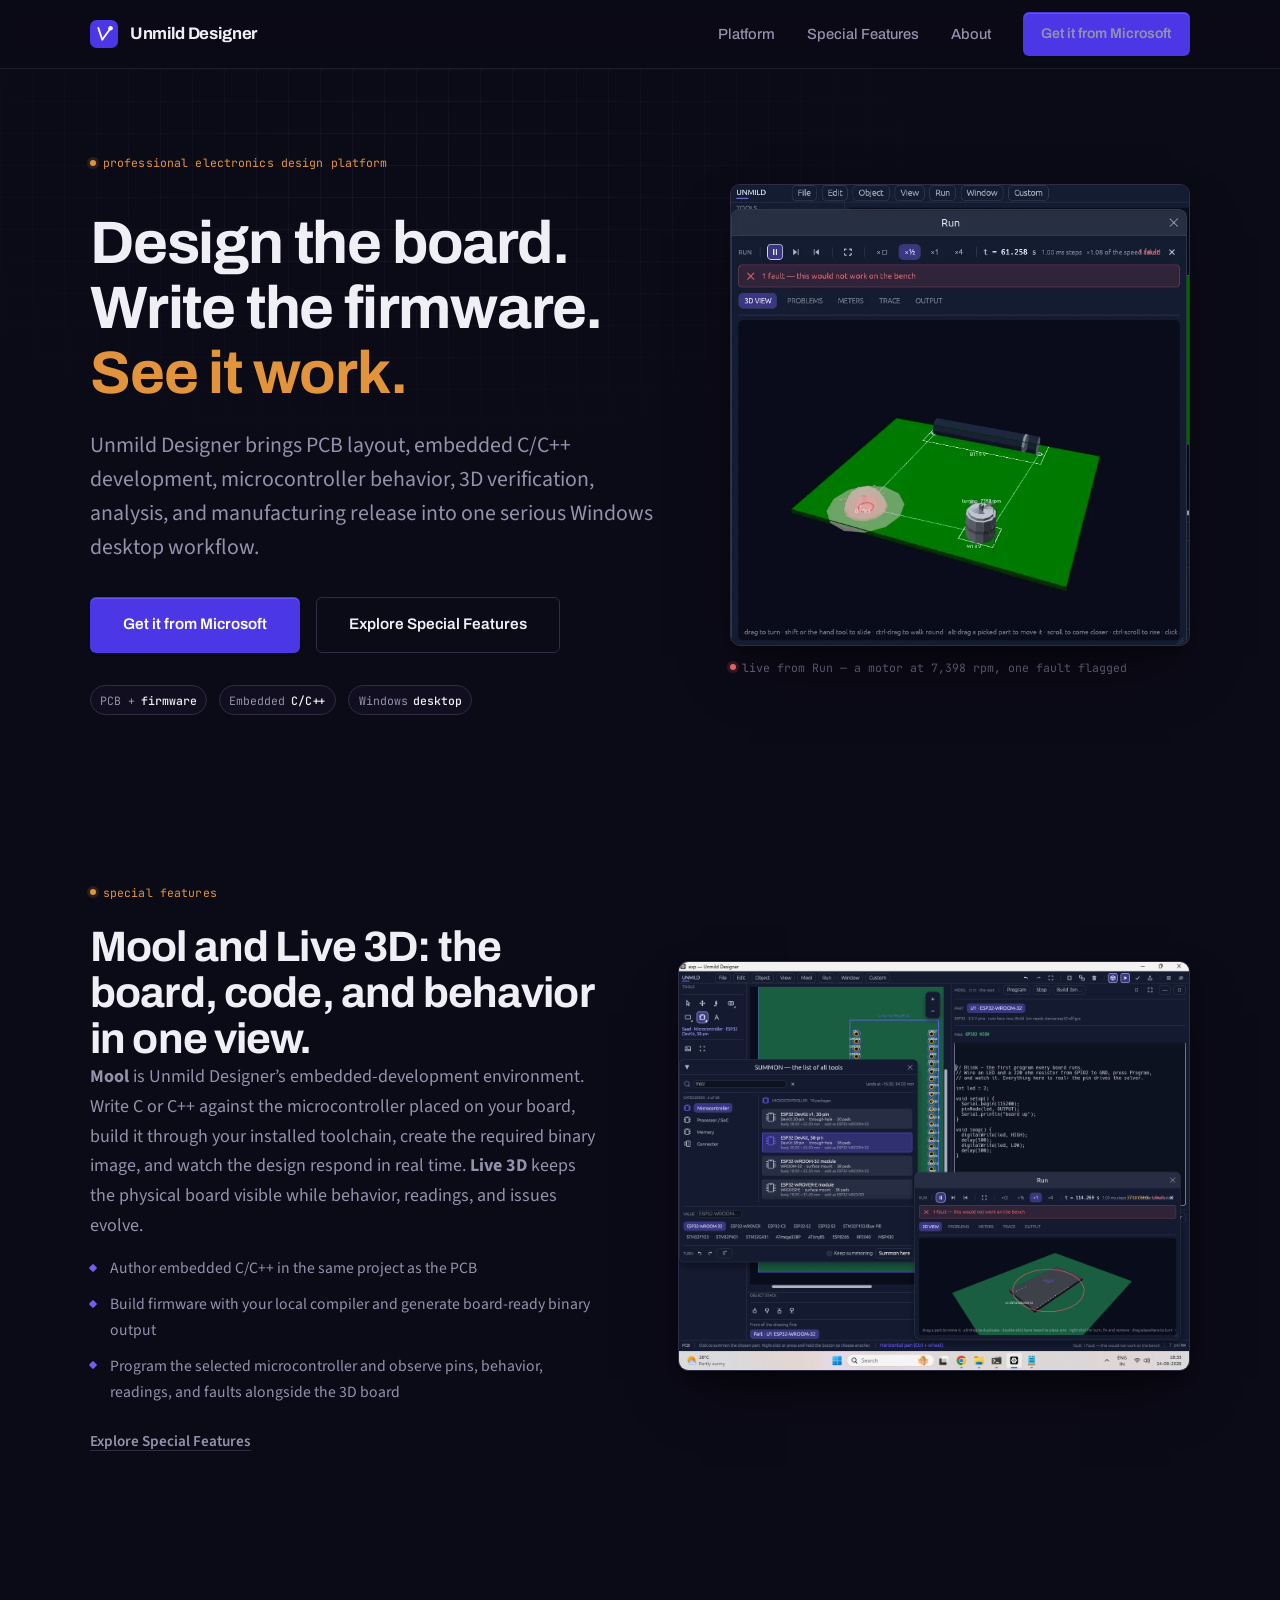
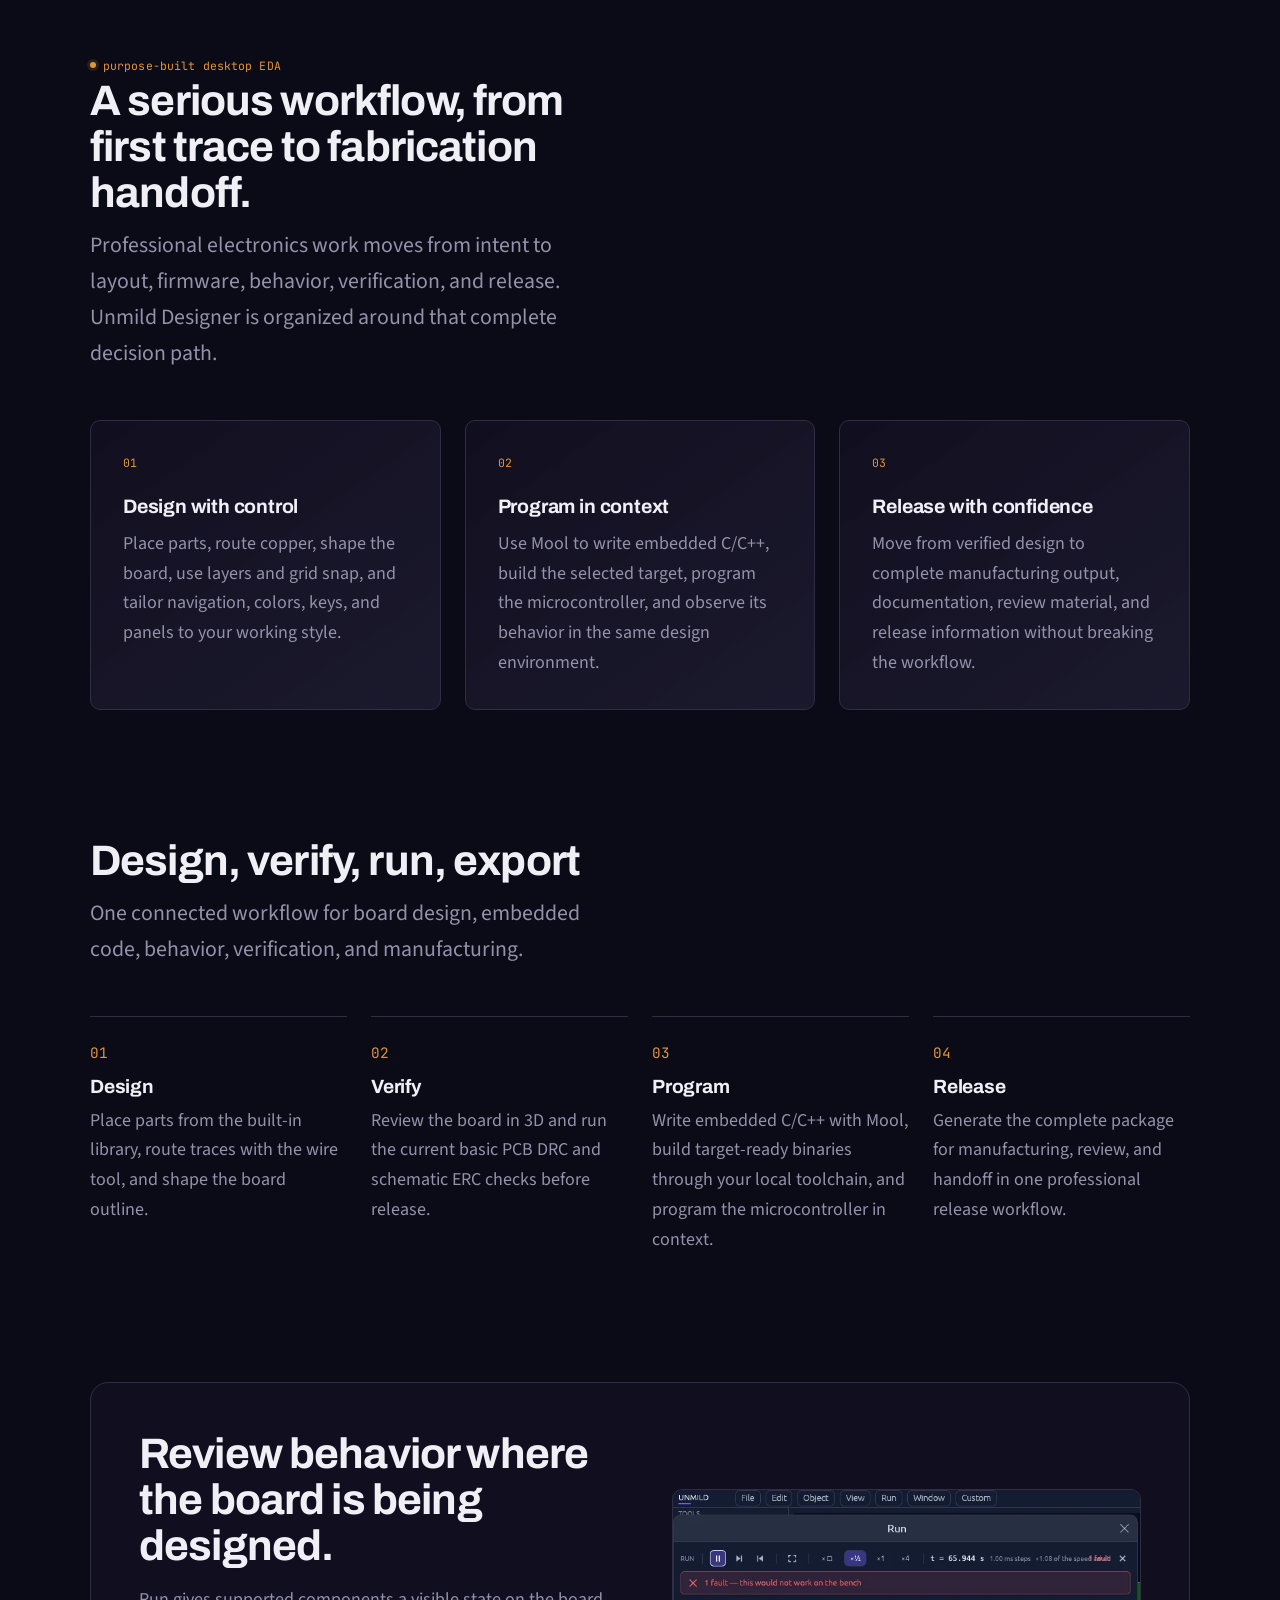
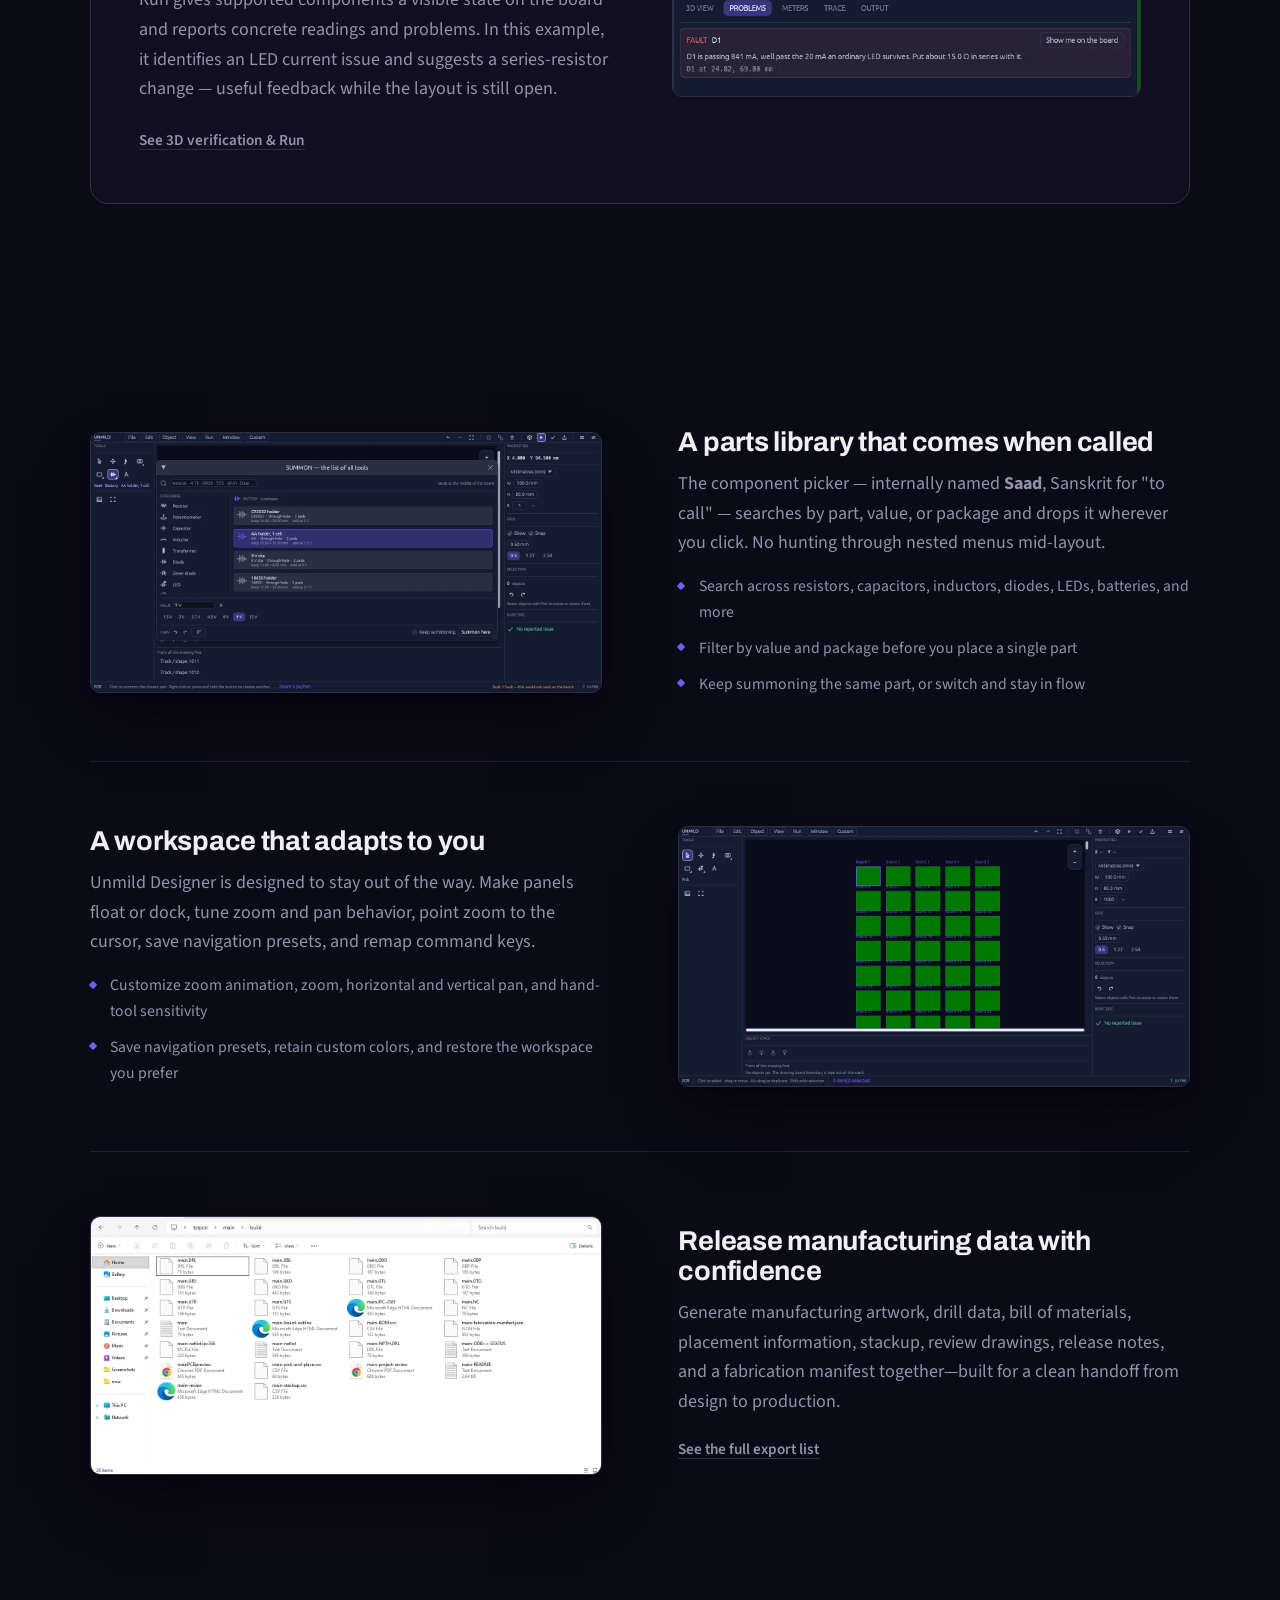
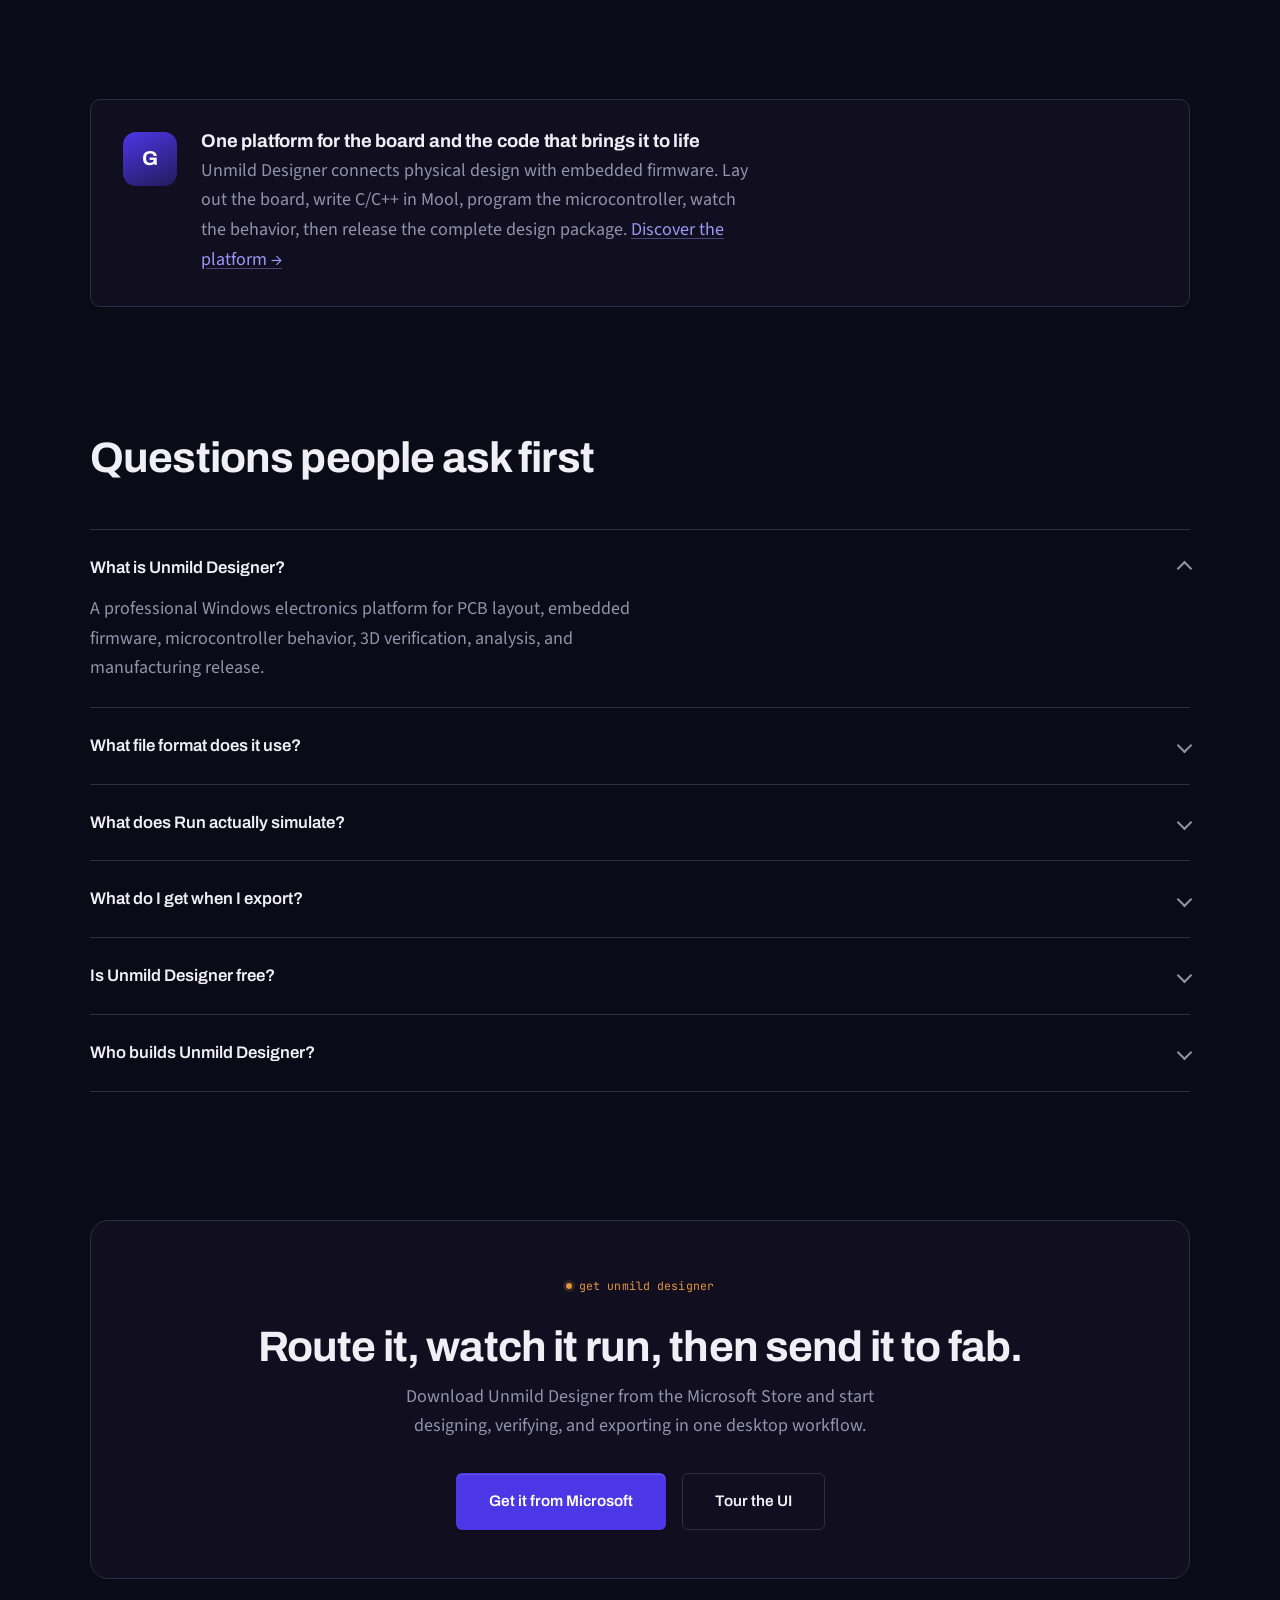
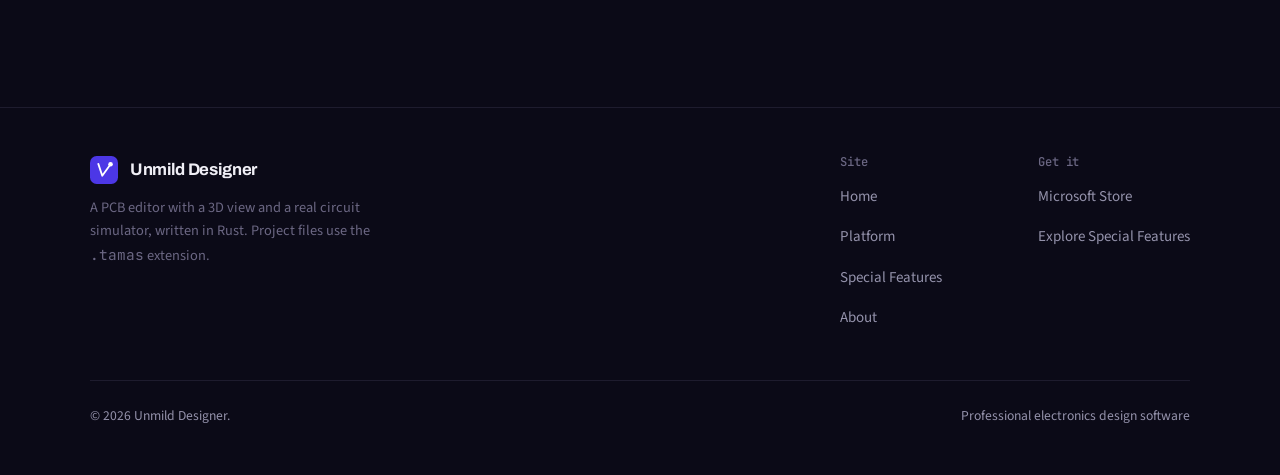
==== index.html @ 9d6a3ac0 "Add files via upload" ====
<!doctype html>
<html lang="en">
<head>
<meta charset="UTF-8">
<meta name="viewport" content="width=device-width, initial-scale=1">
<title>Unmild Designer — PCB, Firmware &amp; Hardware Verification</title>
<meta name="description" content="A professional desktop electronics platform for PCB design, embedded firmware, microcontroller behavior, 3D verification, analysis, and manufacturing output.">
<meta name="theme-color" content="#0b0a17">
<!-- Relative URLs keep this site portable for GitHub Pages, including project sites. -->

<link rel="icon" href="images/favicon.svg" type="image/svg+xml">
<link rel="icon" href="images/favicon-32.png" sizes="32x32" type="image/png">
<link rel="apple-touch-icon" href="images/apple-touch-icon.png">
<link rel="manifest" href="site.webmanifest">

<meta property="og:type" content="website">
<meta property="og:site_name" content="Unmild Designer">
<meta property="og:title" content="Unmild Designer — PCB, Firmware &amp; Hardware Verification">
<meta property="og:description" content="PCB design, embedded C/C++ firmware, microcontroller behavior, 3D verification, analysis, and manufacturing in one professional workspace.">
<meta property="og:image" content="images/og-image.png">
<meta property="og:image:width" content="1200">
<meta property="og:image:height" content="630">
<meta name="twitter:card" content="summary_large_image">
<meta name="twitter:title" content="Unmild Designer — PCB, Firmware &amp; Hardware Verification">
<meta name="twitter:description" content="PCB design, embedded C/C++ firmware, microcontroller behavior, verification, analysis, and manufacturing in one professional workspace.">
<meta name="twitter:image" content="images/og-image.png">

<link rel="stylesheet" href="css/style.css">
<noscript><style>.nav-links{position:static;opacity:1;visibility:visible;transform:none;border-top:0;padding:0;flex-direction:row;background:none;min-height:0;}.nav-toggle{display:none;}</style></noscript>

<script type="application/ld+json">
{
  "@context": "https://schema.org",
  "@type": "SoftwareApplication",
  "name": "Unmild Designer",
  "applicationCategory": "DeveloperApplication",
  "applicationSubCategory": "PCB design and circuit simulation software (EDA)",
  "description": "A professional desktop electronics platform for PCB layout, embedded firmware authoring, microcontroller behavior, 3D verification, analysis, and manufacturing output.",
  "author": { "@type": "Organization", "name": "Unmild Designer" },
  "programmingLanguage": "Rust",
  "image": "images/og-image.png",
  "installUrl": "https://apps.microsoft.com/detail/9N8356C8128M?hl=en-us&gl=IN&ocid=pdpshare"
}
</script>
<script type="application/ld+json">
{
  "@context": "https://schema.org",
  "@type": "FAQPage",
  "mainEntity": [
    {
      "@type": "Question",
      "name": "What is Unmild Designer?",
      "acceptedAnswer": { "@type": "Answer", "text": "A professional desktop electronics platform that unifies PCB design, embedded firmware development, microcontroller behavior, 3D verification, analysis, and manufacturing output." }
    },
    {
      "@type": "Question",
      "name": "What file format does it use?",
      "acceptedAnswer": { "@type": "Answer", "text": "Projects are saved as .tamas files inside a project folder. Exporting adds a build folder alongside it holding the fabrication output." }
    },
    {
      "@type": "Question",
      "name": "What does Run actually simulate?",
      "acceptedAnswer": { "@type": "Answer", "text": "Run is Unmild Designer's board-behavior environment. It shows component state, readings, and issues in the context of the board." }
    },
    {
      "@type": "Question",
      "name": "What do I get when I export?",
      "acceptedAnswer": { "@type": "Answer", "text": "One export produces a complete release package with manufacturing artwork, drill data, documentation, review material, and release information." }
    },
    {
      "@type": "Question",
      "name": "Is Unmild Designer free?",
      "acceptedAnswer": { "@type": "Answer", "text": "No, it's commercial software. Get in touch for current pricing and access." }
    },
    {
      "@type": "Question",
      "name": "Who builds Unmild Designer?",
      "acceptedAnswer": { "@type": "Answer", "text": "Unmild Designer is a professional Windows desktop electronics design platform." }
    }
  ]
}
</script>
</head>
<body>
<a class="skip-link" href="#main">Skip to content</a>

<header class="site-nav">
  <div class="container nav-inner">
    <a class="brand" href="index.html">
      <svg viewBox="0 0 32 32" aria-hidden="true"><rect width="32" height="32" rx="7.6" fill="#4c37e6"/><path d="M9.5 9 L14 22.5 L23.5 9.5" fill="none" stroke="#fff" stroke-width="2.1" stroke-linecap="round" stroke-linejoin="round"/><circle cx="23.5" cy="9.5" r="2.6" fill="#fff"/></svg>
      <span class="brand-word">Unmild Designer</span>
    </a>
    <button class="nav-toggle" aria-expanded="false" aria-controls="nav-links" id="navToggle">
      <svg viewBox="0 0 24 24" fill="none" stroke="currentColor" stroke-width="2" stroke-linecap="round"><path d="M3 6h18M3 12h18M3 18h18"/></svg>
      <span class="visually-hidden">Menu</span>
    </button>
    <nav class="nav-links" id="nav-links" aria-label="Primary">
      <a href="features.html">Platform</a>
      <a href="features.html#special-features">Special Features</a>
      <a href="about.html">About</a>
      <a class="btn btn-primary store-link" href="https://apps.microsoft.com/detail/9N8356C8128M?hl=en-us&amp;gl=IN&amp;ocid=pdpshare" target="_blank" rel="noopener noreferrer">Get it from Microsoft</a>
    </nav>
  </div>
</header>

<main id="main">

  <section class="hero">
    <div class="container hero-grid">
      <div>
        <span class="eyebrow">professional electronics design platform</span>
        <h1 style="margin-top:0.6em;">Design the board. Write the firmware. <em>See it work.</em></h1>
        <p class="hero-sub">Unmild Designer brings PCB layout, embedded C/C++ development, microcontroller behavior, 3D verification, analysis, and manufacturing release into one serious Windows desktop workflow.</p>
        <div class="btn-row">
          <a class="btn btn-primary store-link" href="https://apps.microsoft.com/detail/9N8356C8128M?hl=en-us&amp;gl=IN&amp;ocid=pdpshare" target="_blank" rel="noopener noreferrer">Get it from Microsoft</a>
          <a class="btn btn-secondary" href="features.html#special-features">Explore Special Features</a>
        </div>
        <div class="hero-specs">
          <span class="pill">PCB + <b>firmware</b></span>
          <span class="pill">Embedded <b>C/C++</b></span>
          <span class="pill">Windows <b>desktop</b></span>
        </div>
      </div>
      <div class="hero-media">
        <div class="shot">
          <img src="images/screens/hero_run_3d.webp" width="686" height="688" alt="Unmild Designer's Run view showing a 3D board mid-simulation, a motor spinning at 7,398 RPM, and a flagged fault reading '1 fault — this would not work on the bench'." loading="eager">
        </div>
        <p class="hero-note"><span class="dot" aria-hidden="true"></span> live from Run — a motor at 7,398 rpm, one fault flagged</p>
      </div>
    </div>
  </section>

  <section class="section-tight mool-intro" id="special-features" aria-labelledby="special-title">
    <div class="container">
      <div class="feature-row" style="padding-top:0;">
        <div class="f-text">
          <span class="eyebrow">special features</span>
          <h2 id="special-title" style="margin-top:0.45em;">Mool and Live 3D: the board, code, and behavior in one view.</h2>
          <p><strong>Mool</strong> is Unmild Designer’s embedded-development environment. Write C or C++ against the microcontroller placed on your board, build it through your installed toolchain, create the required binary image, and watch the design respond in real time. <strong>Live 3D</strong> keeps the physical board visible while behavior, readings, and issues evolve.</p>
          <ul>
            <li>Author embedded C/C++ in the same project as the PCB</li>
            <li>Build firmware with your local compiler and generate board-ready binary output</li>
            <li>Program the selected microcontroller and observe pins, behavior, readings, and faults alongside the 3D board</li>
          </ul>
          <a class="btn-ghost" href="features.html#special-features" style="display:inline-block; margin-top:var(--sp-5);">Explore Special Features</a>
        </div>
        <div class="f-media"><div class="shot"><img src="images/screens/mool.png" width="1280" height="1024" alt="Unmild Designer with the Mool embedded firmware editor open for an ESP32, a C++ blink program visible, and the Run 3D behavior window alongside the PCB." loading="lazy"></div></div>
      </div>
    </div>
  </section>

  <section class="section-tight" aria-labelledby="confidence-title">
    <div class="container">
      <div class="section-head">
        <span class="eyebrow">purpose-built desktop EDA</span>
        <h2 id="confidence-title">A serious workflow, from first trace to fabrication handoff.</h2>
        <p>Professional electronics work moves from intent to layout, firmware, behavior, verification, and release. Unmild Designer is organized around that complete decision path.</p>
      </div>
      <div class="confidence-grid">
        <article class="confidence-card"><span class="confidence-number">01</span><h3>Design with control</h3><p>Place parts, route copper, shape the board, use layers and grid snap, and tailor navigation, colors, keys, and panels to your working style.</p></article>
        <article class="confidence-card"><span class="confidence-number">02</span><h3>Program in context</h3><p>Use Mool to write embedded C/C++, build the selected target, program the microcontroller, and observe its behavior in the same design environment.</p></article>
        <article class="confidence-card"><span class="confidence-number">03</span><h3>Release with confidence</h3><p>Move from verified design to complete manufacturing output, documentation, review material, and release information without breaking the workflow.</p></article>
      </div>
    </div>
  </section>

  <section class="section-tight">
    <div class="container">
      <div class="section-head">
        <h2>Design, verify, run, export</h2>
        <p>One connected workflow for board design, embedded code, behavior, verification, and manufacturing.</p>
      </div>
      <div class="steps">
        <div class="step">
          <h3>Design</h3>
          <p>Place parts from the built-in library, route traces with the wire tool, and shape the board outline.</p>
        </div>
        <div class="step">
          <h3>Verify</h3>
          <p>Review the board in 3D and run the current basic PCB DRC and schematic ERC checks before release.</p>
        </div>
        <div class="step">
          <h3>Program</h3>
          <p>Write embedded C/C++ with Mool, build target-ready binaries through your local toolchain, and program the microcontroller in context.</p>
        </div>
        <div class="step">
          <h3>Release</h3>
          <p>Generate the complete package for manufacturing, review, and handoff in one professional release workflow.</p>
        </div>
      </div>
    </div>
  </section>

  <section class="section-tight">
    <div class="container">
      <div class="callout">
        <div>
          <h2>Review behavior where the board is being designed.</h2>
          <p style="color:var(--muted); margin-top:var(--sp-4);">Run gives supported components a visible state on the board and reports concrete readings and problems. In this example, it identifies an LED current issue and suggests a series-resistor change — useful feedback while the layout is still open.</p>
          <a class="btn-ghost" href="features.html#run-verification" style="display:inline-block; margin-top:var(--sp-5);">See 3D verification &amp; Run</a>
        </div>
        <div class="shot">
          <img src="images/screens/fault_detail.webp" width="686" height="302" alt="Unmild Designer's Problems panel reading: Fault D1. D1 is passing 841 mA, well past the 20 mA an ordinary LED survives. Put about 15.0 ohms in series with it." loading="lazy">
        </div>
      </div>
    </div>
  </section>

  <section class="section">
    <div class="container">

      <div class="feature-row">
        <div class="f-media">
          <div class="shot">
            <img src="images/screens/summon_parts.webp" width="1366" height="692" alt="The Summon parts picker in Unmild Designer, searching a battery holder library with CR2032, AA, 9V clip, and 18650 packages." loading="lazy">
          </div>
        </div>
        <div class="f-text">
          <h3>A parts library that comes when called</h3>
          <p>The component picker — internally named <strong>Saad</strong>, Sanskrit for "to call" — searches by part, value, or package and drops it wherever you click. No hunting through nested menus mid-layout.</p>
          <ul>
            <li>Search across resistors, capacitors, inductors, diodes, LEDs, batteries, and more</li>
            <li>Filter by value and package before you place a single part</li>
            <li>Keep summoning the same part, or switch and stay in flow</li>
          </ul>
        </div>
      </div>

      <div class="feature-row reverse">
        <div class="f-media">
          <div class="shot">
            <img src="images/screens/many_boards.webp" width="1366" height="692" alt="A grid of PCB boards laid out in Unmild Designer, showing Board 1 through Board 35 of a project supporting up to 1,000 boards." loading="lazy">
          </div>
        </div>
        <div class="f-text">
          <h3>A workspace that adapts to you</h3>
          <p>Unmild Designer is designed to stay out of the way. Make panels float or dock, tune zoom and pan behavior, point zoom to the cursor, save navigation presets, and remap command keys.</p>
          <ul>
            <li>Customize zoom animation, zoom, horizontal and vertical pan, and hand-tool sensitivity</li>
            <li>Save navigation presets, retain custom colors, and restore the workspace you prefer</li>
          </ul>
        </div>
      </div>

      <div class="feature-row">
        <div class="f-media">
          <div class="shot">
            <img src="images/screens/export_output.webp" width="1366" height="690" alt="A file explorer showing Unmild Designer's export output: Gerber files, drill files, BOM, pick-and-place, stackup, fabrication manifest, and README." loading="lazy">
          </div>
        </div>
        <div class="f-text">
          <h3>Release manufacturing data with confidence</h3>
          <p>Generate manufacturing artwork, drill data, bill of materials, placement information, stackup, review drawings, release notes, and a fabrication manifest together—built for a clean handoff from design to production.</p>
          <a class="btn-ghost" href="features.html#exporting" style="display:inline-block; margin-top:var(--sp-2);">See the full export list</a>
        </div>
      </div>

    </div>
  </section>

  <section class="section-tight">
    <div class="container">
      <div class="dev-card" style="margin-top:0;">
        <div class="dev-avatar" aria-hidden="true">G</div>
        <div>
          <h3>One platform for the board and the code that brings it to life</h3>
          <p>Unmild Designer connects physical design with embedded firmware. Lay out the board, write C/C++ in Mool, program the microcontroller, watch the behavior, then release the complete design package. <a class="link-inline" href="about.html">Discover the platform →</a></p>
        </div>
      </div>
    </div>
  </section>

  <section class="section-tight">
    <div class="container">
      <div class="section-head">
        <h2>Questions people ask first</h2>
      </div>
      <div>
        <details class="faq-item" open>
          <summary>What is Unmild Designer? <span class="chev" aria-hidden="true"></span></summary>
          <p>A professional Windows electronics platform for PCB layout, embedded firmware, microcontroller behavior, 3D verification, analysis, and manufacturing release.</p>
        </details>
        <details class="faq-item">
          <summary>What file format does it use? <span class="chev" aria-hidden="true"></span></summary>
          <p>Projects are saved as <code>.tamas</code> files inside a project folder. Exporting adds a <code>build</code> folder alongside it holding the fabrication output.</p>
        </details>
        <details class="faq-item">
          <summary>What does Run actually simulate? <span class="chev" aria-hidden="true"></span></summary>
          <p>Run is the live board-behavior environment. It shows component state, readings, and issues in the context of the PCB, while Mool lets embedded C/C++ code program the microcontroller that drives the design.</p>
        </details>
        <details class="faq-item">
          <summary>What do I get when I export? <span class="chev" aria-hidden="true"></span></summary>
          <p>One export creates a complete release package: manufacturing artwork, drill data, bill of materials, placement information, stackup, review documentation, and fabrication information.</p>
        </details>
        <details class="faq-item">
          <summary>Is Unmild Designer free? <span class="chev" aria-hidden="true"></span></summary>
          <p>It is available through the Microsoft Store. <a class="link-inline" href="https://apps.microsoft.com/detail/9N8356C8128M?hl=en-us&amp;gl=IN&amp;ocid=pdpshare" target="_blank" rel="noopener noreferrer">View Unmild Designer on Microsoft Store</a>.</p>
        </details>
        <details class="faq-item">
          <summary>Who builds Unmild Designer? <span class="chev" aria-hidden="true"></span></summary>
          <p>Unmild Designer is a professional electronics design platform for PCB, firmware, verification, and manufacturing. <a class="link-inline" href="about.html">More about the platform.</a></p>
        </details>
      </div>
    </div>
  </section>

  <section class="section-tight" id="get">
    <div class="container">
      <div class="get-band">
        <span class="eyebrow">get unmild designer</span>
        <h2 style="margin-top:0.6em;">Route it, watch it run, then send it to fab.</h2>
        <p>Download Unmild Designer from the Microsoft Store and start designing, verifying, and exporting in one desktop workflow.</p>
        <div class="btn-row">
          <a class="btn btn-primary store-link" href="https://apps.microsoft.com/detail/9N8356C8128M?hl=en-us&amp;gl=IN&amp;ocid=pdpshare" target="_blank" rel="noopener noreferrer">Get it from Microsoft</a>
          <a class="btn btn-secondary" href="features.html">Tour the UI</a>
        </div>
      </div>
    </div>
  </section>

</main>

<footer class="site-footer">
  <div class="container">
    <div class="footer-grid">
      <div class="footer-brand">
        <a class="brand" href="index.html">
          <svg viewBox="0 0 32 32" aria-hidden="true"><rect width="32" height="32" rx="7.6" fill="#4c37e6"/><path d="M9.5 9 L14 22.5 L23.5 9.5" fill="none" stroke="#fff" stroke-width="2.1" stroke-linecap="round" stroke-linejoin="round"/><circle cx="23.5" cy="9.5" r="2.6" fill="#fff"/></svg>
          <span class="brand-word">Unmild Designer</span>
        </a>
        <p>A PCB editor with a 3D view and a real circuit simulator, written in Rust. Project files use the <code>.tamas</code> extension.</p>
      </div>
      <div class="footer-cols">
        <div class="footer-col">
          <h4>Site</h4>
          <ul>
            <li><a href="index.html">Home</a></li>
            <li><a href="features.html">Platform</a></li>
            <li><a href="features.html#special-features">Special Features</a></li>
            <li><a href="about.html">About</a></li>
          </ul>
        </div>
        <div class="footer-col">
          <h4>Get it</h4>
          <ul>
            <li><a href="https://apps.microsoft.com/detail/9N8356C8128M?hl=en-us&amp;gl=IN&amp;ocid=pdpshare" target="_blank" rel="noopener noreferrer">Microsoft Store</a></li>
            <li><a href="features.html#special-features">Explore Special Features</a></li>
          </ul>
        </div>
      </div>
    </div>
    <div class="footer-bottom">
      <span>© <span id="year">2026</span> Unmild Designer.</span>
      <span>Professional electronics design software</span>
    </div>
  </div>
</footer>

<script src="js/main.js"></script>
</body>
</html>
---- css/style.css ----
/* ==========================================================================
   Unmild Designer — marketing site
   Design system, documented.

   COLOR — anchored on H=247 degrees (the app's own violet UI accent). The
   app's three real UI colors -- violet 247, PCB green 144, copper 32 --
   sit 103-112 degrees apart, a loose triadic relationship. Every neutral
   in this file is the same 247 hue at low saturation (a tinted-black, not
   true gray), so panels, borders and text all sit in one coherent
   temperature. Accent ramps are single hue/saturation pairs stepped only
   by lightness.

   TYPE — modular scale, base 18px, ratio 1.25 (major third). Each heading
   size is a fluid clamp() interpolated between the scale step at a 400px
   viewport and the step two above it at 1440px, using the standard fluid-
   type formula (slope = delta-px / delta-vw). Nothing here is eyeballed.

   SPACE — 8pt grid (4px half-step at the bottom only): 4 8 12 16 24 32 48
   64 96 128.
   ========================================================================== */

@import url('https://fonts.googleapis.com/css2?family=Archivo:ital,wght@0,500;0,600;0,700;0,800;1,500&family=Source+Sans+3:ital,wght@0,400;0,500;0,600;1,400&family=JetBrains+Mono:wght@400;500;600&display=swap');

:root {
  /* ---- neutrals, all H=247, S falling as L rises out of the dark ---- */
  --bg: #0b0a17;
  --bg-raised: #110f1f;
  --surface: #191629;
  --surface-2: #232037;
  --line: #2f2d43;
  --line-soft: rgba(47, 45, 67, 0.55);

  --ink: #f0eff6;
  --muted: #9492ab;
  --muted-2: #6b6783;

  /* ---- accent ramps: one hue + saturation, stepped by lightness ---- */
  --accent-300: #a196f8;
  --accent: #705ff2;
  --accent-600: #4c37e6;
  --accent-700: #3622ce;
  --accent-tint: rgba(112, 95, 242, 0.13);

  --copper: #e2943c;
  --copper-tint: rgba(226, 148, 60, 0.14);
  --copper-700: #b47022;

  --pcb: #1c9c4f;

  /* ---- type ---- */
  --font-display: 'Archivo', 'Segoe UI', system-ui, sans-serif;
  --font-body: 'Source Sans 3', 'Segoe UI', system-ui, sans-serif;
  --font-mono: 'JetBrains Mono', ui-monospace, 'SFMono-Regular', Menlo, monospace;

  --fs-00: 0.72rem;
  --fs-0: 0.9rem;
  --fs-1: 1.125rem;
  --fs-2: clamp(1.125rem, 1.0168rem + 0.4327vw, 1.4062rem);
  --fs-3: clamp(1.4062rem, 1.271rem + 0.5409vw, 1.7578rem);
  --fs-4: clamp(2.1973rem, 1.986rem + 0.8451vw, 2.7466rem);
  --fs-5: clamp(2.7466rem, 2.1524rem + 2.3768vw, 4.2915rem);
  --fs-6: clamp(2.7466rem, 2.2933rem + 1.8131vw, 3.9251rem);

  --sp-1: 0.25rem;
  --sp-2: 0.5rem;
  --sp-3: 0.75rem;
  --sp-4: 1rem;
  --sp-5: 1.5rem;
  --sp-6: 2rem;
  --sp-7: 3rem;
  --sp-8: 4rem;
  --sp-9: 6rem;
  --sp-10: 8rem;

  --radius: 10px;
  --radius-sm: 6px;
  --radius-lg: 18px;
  --container: 1180px;
  --ease: cubic-bezier(0.2, 0.7, 0.3, 1);

  color-scheme: dark;
}

/* ==========================================================================
   Reset
   ========================================================================== */
*, *::before, *::after { box-sizing: border-box; }
* { margin: 0; }
html { -webkit-text-size-adjust: 100%; scroll-behavior: smooth; }
body {
  background: var(--bg);
  color: var(--ink);
  font-family: var(--font-body);
  font-size: var(--fs-1);
  line-height: 1.65;
  -webkit-font-smoothing: antialiased;
  text-rendering: optimizeLegibility;
}
img, svg { display: block; max-width: 100%; }
img { height: auto; }
a { color: inherit; }
button { font: inherit; color: inherit; background: none; border: none; cursor: pointer; }
ul, ol { padding: 0; list-style: none; }
h1, h2, h3, h4 {
  font-family: var(--font-display);
  font-weight: 700;
  line-height: 1.08;
  letter-spacing: -0.02em;
}
h3, h4 { letter-spacing: -0.01em; }
code, .mono { font-family: var(--font-mono); }

@media (prefers-reduced-motion: reduce) {
  html { scroll-behavior: auto; }
  *, *::before, *::after {
    animation-duration: 0.01ms !important;
    animation-iteration-count: 1 !important;
    transition-duration: 0.01ms !important;
  }
}

.skip-link {
  position: absolute; left: -999px; top: 0;
  background: var(--accent-600); color: #fff;
  padding: 0.75em 1.25em; border-radius: 0 0 8px 0; z-index: 200;
  font-family: var(--font-display); font-weight: 600;
}
.skip-link:focus { left: 0; }

:focus-visible { outline: 2px solid var(--copper); outline-offset: 3px; border-radius: 3px; }

/* ==========================================================================
   Layout
   ========================================================================== */
.container { width: 100%; max-width: var(--container); margin-inline: auto; padding-inline: clamp(1.25rem, 4vw, 2.5rem); }
.section { padding-block: var(--sp-9); }
.section-tight { padding-block: var(--sp-8); }
.section-head { max-width: 58ch; margin-bottom: var(--sp-7); }
.section-head p { color: var(--muted); font-size: var(--fs-2); margin-top: var(--sp-3); }
.center { text-align: center; margin-inline: auto; }
.divider { border: none; height: 1px; background: var(--line); }

/* ==========================================================================
   Typography
   ========================================================================== */
h1 { font-size: var(--fs-5); }
h2 { font-size: var(--fs-4); }
h3 { font-size: var(--fs-3); }
p { max-width: 62ch; }
p.lede { font-size: var(--fs-2); color: var(--muted); line-height: 1.55; }
.text-muted { color: var(--muted); }
.eyebrow {
  font-family: var(--font-mono); font-size: var(--fs-00); color: var(--copper);
  display: inline-flex; align-items: center; gap: 0.6em; letter-spacing: 0.01em;
}
.eyebrow::before { content: ''; width: 6px; height: 6px; border-radius: 50%; background: var(--copper); box-shadow: 0 0 0 3px var(--copper-tint); }

.link-inline { color: var(--accent-300); text-decoration-color: rgba(161, 150, 248, 0.4); text-underline-offset: 3px; }
.link-inline:hover { text-decoration-color: currentColor; }

/* ==========================================================================
   Buttons
   ========================================================================== */
.btn {
  display: inline-flex; align-items: center; justify-content: center; gap: 0.6em;
  padding: 0.95em var(--sp-6);
  border-radius: var(--radius-sm);
  font-family: var(--font-display); font-weight: 600; font-size: 0.96rem;
  border: 1px solid transparent; text-decoration: none;
  transition: background-color 0.15s var(--ease), border-color 0.15s var(--ease), color 0.15s var(--ease), transform 0.1s var(--ease);
  white-space: nowrap; position: relative;
}
.btn:active { transform: translateY(1px); }
.btn-primary {
  background: var(--accent-600); color: #fff;
  box-shadow: inset 0 1px 0 rgba(255,255,255,0.14), 0 1px 2px rgba(0,0,0,0.3);
}
.btn-primary:hover { background: var(--accent-700); }
.btn-secondary { background: transparent; color: var(--ink); border-color: var(--line); }
.btn-secondary:hover { border-color: var(--copper); color: var(--copper); }
.btn-row { display: flex; flex-wrap: wrap; gap: var(--sp-4); align-items: center; }
.btn-ghost {
  background: none; color: var(--muted); font-family: var(--font-body); font-weight: 600; font-size: 0.95rem;
  text-decoration: underline; text-decoration-color: var(--line); text-underline-offset: 4px;
}
.btn-ghost:hover { color: var(--ink); text-decoration-color: var(--copper); }

/* ==========================================================================
   Nav
   ========================================================================== */
.site-nav { position: sticky; top: 0; z-index: 100; border-bottom: 1px solid var(--line-soft); }
.site-nav::before {
  content: ''; position: absolute; inset: 0; z-index: -1;
  background: rgba(11, 10, 23, 0.82);
  backdrop-filter: blur(12px); -webkit-backdrop-filter: blur(12px);
}
.nav-inner { display: flex; align-items: center; justify-content: space-between; height: 4.25rem; }
.brand { display: inline-flex; align-items: center; gap: 0.65em; text-decoration: none; }
.brand svg { width: 28px; height: 28px; flex-shrink: 0; }
.brand-word { font-family: var(--font-display); font-weight: 700; font-size: 1.05rem; color: var(--ink); letter-spacing: -0.01em; }
.brand-version { font-family: var(--font-mono); font-size: 0.68rem; color: var(--muted-2); border: 1px solid var(--line); border-radius: 999px; padding: 0.15em 0.55em; margin-left: 0.3em; }

.nav-links { display: flex; align-items: center; gap: var(--sp-6); font-family: var(--font-display); font-size: 0.92rem; font-weight: 500; }
.nav-links a { text-decoration: none; color: var(--muted); transition: color 0.15s var(--ease); }
.nav-links a:hover, .nav-links a[aria-current="page"] { color: var(--ink); }
.nav-links .btn { font-size: 0.88rem; padding: 0.65em 1.25em; }

.nav-toggle { display: none; width: 40px; height: 40px; align-items: center; justify-content: center; border-radius: 8px; }
.nav-toggle:hover { background: var(--surface); }
.nav-toggle svg { width: 20px; height: 20px; }

@media (max-width: 760px) {
  .nav-toggle { display: inline-flex; }
  .nav-links {
    position: fixed; inset: 4.25rem 0 0 0; background: var(--bg);
    flex-direction: column; align-items: flex-start;
    padding: var(--sp-6) clamp(1.25rem, 4vw, 2.5rem); gap: var(--sp-5); font-size: 1.15rem;
    transform: translateY(-8px); opacity: 0; visibility: hidden;
    transition: opacity 0.18s var(--ease), transform 0.18s var(--ease), visibility 0.18s;
    border-top: 1px solid var(--line-soft);
  }
  .nav-links.is-open { opacity: 1; visibility: visible; transform: translateY(0); }
  .nav-links .btn { width: 100%; }
}

/* ==========================================================================
   Hero -- a fine schematic grid, not a gradient glow.
   ========================================================================== */
.hero { padding-block: clamp(2.75rem, 6vw, 5rem) var(--sp-9); position: relative; overflow: clip; }
.hero::before {
  content: ''; position: absolute; inset: 0; z-index: 0; pointer-events: none;
  background-image:
    linear-gradient(rgba(148, 146, 171, 0.08) 1px, transparent 1px),
    linear-gradient(90deg, rgba(148, 146, 171, 0.08) 1px, transparent 1px);
  background-size: 32px 32px;
  -webkit-mask-image: radial-gradient(60% 55% at 32% 15%, #000 0%, transparent 75%);
  mask-image: radial-gradient(60% 55% at 32% 15%, #000 0%, transparent 75%);
}
.hero-grid { position: relative; z-index: 1; display: grid; grid-template-columns: 1.25fr 1fr; gap: clamp(2rem, 5vw, 4rem); align-items: center; }
@media (max-width: 860px) {
  .hero-grid { grid-template-columns: 1fr; }
  .hero-media { max-width: 480px; }
}
.hero h1 { margin-bottom: var(--sp-5); font-size: var(--fs-6); }
.hero h1 em { font-style: normal; color: var(--copper); }
.hero-sub { font-size: var(--fs-2); color: var(--muted); margin-bottom: var(--sp-6); line-height: 1.55; }
.hero-media { position: relative; }
.hero-media .shot { animation: rise-in 0.7s var(--ease) both; }
@keyframes rise-in { from { opacity: 0; transform: translateY(18px) scale(0.985); } to { opacity: 1; transform: translateY(0) scale(1); } }
@media (prefers-reduced-motion: reduce) { .hero-media .shot { animation: none; } }
.hero-note { display: flex; align-items: center; gap: 0.6em; font-family: var(--font-mono); font-size: var(--fs-00); color: var(--muted-2); margin-top: var(--sp-3); }
.hero-note .dot { width: 6px; height: 6px; border-radius: 50%; background: #ef6a6a; box-shadow: 0 0 0 3px rgba(239,106,106,0.16); }
.hero-specs { display: flex; flex-wrap: wrap; gap: var(--sp-3); margin-top: var(--sp-6); }

/* ==========================================================================
   Screenshot frame
   ========================================================================== */
.shot {
  border-radius: var(--radius); border: 1px solid var(--line);
  background: var(--surface); overflow: hidden;
  box-shadow:
    0 1px 1px rgba(0,0,0,0.2),
    0 8px 16px -6px rgba(0,0,0,0.35),
    0 30px 60px -20px rgba(0,0,0,0.55);
}
.shot img { width: 100%; height: auto; }
.shot-caption { display: flex; align-items: baseline; justify-content: space-between; gap: var(--sp-4); font-family: var(--font-mono); font-size: var(--fs-00); color: var(--muted-2); margin-top: var(--sp-3); }
.shot-caption strong { color: var(--muted); font-weight: 500; }
.shot-btn { all: unset; cursor: zoom-in; display: block; width: 100%; }
.shot-btn:focus-visible { outline: 2px solid var(--copper); outline-offset: 4px; border-radius: var(--radius); }

/* ==========================================================================
   Pills
   ========================================================================== */
.pill { display: inline-flex; align-items: center; gap: 0.5em; font-family: var(--font-mono); font-size: var(--fs-00); color: var(--muted); padding: 0.4em 0.8em; border-radius: 999px; border: 1px solid var(--line); background: var(--bg-raised); }
.pill b { color: var(--ink); font-weight: 500; }

/* ==========================================================================
   Workflow steps
   ========================================================================== */
.steps { display: grid; grid-template-columns: repeat(4, 1fr); gap: var(--sp-5); counter-reset: step; }
.step { position: relative; padding-top: var(--sp-5); border-top: 1px solid var(--line); }
.step::before { counter-increment: step; content: counter(step, decimal-leading-zero); font-family: var(--font-mono); font-size: var(--fs-0); color: var(--copper); display: block; margin-bottom: var(--sp-3); }
.step h3 { margin-bottom: var(--sp-2); font-size: 1.2rem; }
.step p { color: var(--muted); font-size: var(--fs-1); }
@media (max-width: 860px) { .steps { grid-template-columns: 1fr 1fr; } }
@media (max-width: 520px) { .steps { grid-template-columns: 1fr; } }

/* Product-confidence cards: tangible workflow claims, not empty comparison copy. */
.confidence-grid { display: grid; grid-template-columns: repeat(3, 1fr); gap: var(--sp-5); }
.confidence-card { min-height: 100%; padding: var(--sp-6); border: 1px solid var(--line); border-radius: var(--radius); background: linear-gradient(145deg, var(--bg-raised), rgba(35, 32, 55, 0.68)); }
.confidence-number { display: block; margin-bottom: var(--sp-5); font-family: var(--font-mono); font-size: var(--fs-00); color: var(--copper); }
.confidence-card h3 { margin-bottom: var(--sp-3); font-size: 1.22rem; }
.confidence-card p { color: var(--muted); font-size: var(--fs-1); }
@media (max-width: 760px) { .confidence-grid { grid-template-columns: 1fr; } }

/* Mool: the firmware workflow is presented as a first-class product capability. */
.mool-intro { padding-top: var(--sp-8); }
.mool-flow { display: grid; grid-template-columns: repeat(4, 1fr); gap: var(--sp-4); margin-top: var(--sp-7); }
.mool-flow > div { border-top: 1px solid var(--accent); padding-top: var(--sp-4); }
.mool-flow span { display: block; font-family: var(--font-mono); color: var(--copper); font-size: var(--fs-00); margin-bottom: var(--sp-2); }
.mool-flow strong { font-family: var(--font-display); font-size: 1rem; }
.mool-flow p { color: var(--muted); font-size: 0.94rem; margin-top: var(--sp-2); }
.feature-note { padding: var(--sp-4) var(--sp-5); margin-top: var(--sp-5); border-left: 3px solid var(--accent); background: var(--accent-tint); color: var(--muted); border-radius: 0 var(--radius-sm) var(--radius-sm) 0; }
.feature-note strong { color: var(--ink); }
.special-feature-grid { display: grid; grid-template-columns: 1fr 1fr; gap: var(--sp-5); margin-top: var(--sp-7); }
.special-feature-card { padding: var(--sp-6); border: 1px solid var(--line); border-radius: var(--radius); background: var(--bg-raised); }
.special-feature-card h3 { margin-bottom: var(--sp-3); font-size: var(--fs-2); }
.special-feature-card p { color: var(--muted); margin-bottom: var(--sp-5); }
@media (max-width: 760px) { .special-feature-grid { grid-template-columns: 1fr; } }
@media (max-width: 860px) { .mool-flow { grid-template-columns: 1fr 1fr; } }
@media (max-width: 520px) { .mool-flow { grid-template-columns: 1fr; } }

/* ==========================================================================
   Feature rows
   ========================================================================== */
.feature-row { display: grid; grid-template-columns: 1fr 1fr; gap: clamp(2rem, 6vw, 5rem); align-items: center; padding-block: var(--sp-8); }
.feature-row + .feature-row { border-top: 1px solid var(--line-soft); }
.feature-row.reverse .f-media { order: 2; }
.feature-row.reverse .f-text { order: 1; }
.f-text h3 { font-size: var(--fs-3); margin-bottom: var(--sp-3); }
.f-text p { color: var(--muted); margin-bottom: var(--sp-3); }
.f-text ul { display: flex; flex-direction: column; gap: 0.55em; margin-top: var(--sp-4); }
.f-text ul li { padding-left: 1.3em; position: relative; color: var(--muted); font-size: 0.98rem; }
.f-text ul li::before { content: ''; position: absolute; left: 0; top: 0.55em; width: 6px; height: 6px; border-radius: 1px; background: var(--accent); transform: rotate(45deg); }
@media (max-width: 860px) {
  .feature-row { grid-template-columns: 1fr; }
  .feature-row.reverse .f-media, .feature-row.reverse .f-text { order: initial; }
}

/* ==========================================================================
   Tour (features page)
   ========================================================================== */
.tour-item { position: relative; padding-left: var(--sp-6); padding-block: var(--sp-8); }
.tour-item:not(:first-child) { border-top: 1px solid var(--line-soft); }
.tour-marker { position: absolute; left: 0; top: calc(var(--sp-8) + 0.5em); width: 11px; height: 11px; border-radius: 50%; background: var(--copper); box-shadow: 0 0 0 4px var(--copper-tint); }
.tour-item:first-child .tour-marker { top: 0.5em; }
.tour-item::after { content: ''; position: absolute; left: 5px; top: 0; bottom: 0; width: 1px; background: linear-gradient(to bottom, transparent, var(--line) 10%, var(--line) 90%, transparent); }
.tour-item:first-child::after { top: 0.5em; }
.tour-item:last-child::after { bottom: calc(100% - var(--sp-8)); }
.tour-kicker { font-family: var(--font-mono); font-size: var(--fs-00); color: var(--copper); margin-bottom: var(--sp-2); }
.tour-item h2 { margin-bottom: var(--sp-3); }
.tour-item > p.lede { margin-bottom: var(--sp-6); }
.tour-shots { display: grid; grid-template-columns: 1fr 1fr; gap: var(--sp-5); margin-top: var(--sp-6); }
.tour-shots.single { grid-template-columns: 1fr; max-width: 640px; }
@media (max-width: 720px) { .tour-shots { grid-template-columns: 1fr; } }
.tour-list { columns: 2; column-gap: var(--sp-6); margin-top: var(--sp-4); }
.tour-list li { break-inside: avoid; margin-bottom: 0.6em; padding-left: 1.1em; position: relative; color: var(--muted); font-size: 0.97rem; }
.tour-list li::before { content: '·'; position: absolute; left: 0; color: var(--copper); font-weight: 700; }
@media (max-width: 560px) { .tour-list { columns: 1; } }
.kbd { font-family: var(--font-mono); font-size: 0.82em; color: var(--ink); background: var(--surface-2); border: 1px solid var(--line); border-bottom-width: 2px; border-radius: 5px; padding: 0.1em 0.5em; }

/* ==========================================================================
   Callout
   ========================================================================== */
.callout { display: grid; grid-template-columns: 1fr 1fr; gap: clamp(2rem, 5vw, 4rem); align-items: center; background: var(--bg-raised); border: 1px solid var(--line); border-radius: var(--radius-lg); padding: clamp(1.75rem, 4vw, 3rem); }
.callout .shot { box-shadow: none; }
@media (max-width: 860px) { .callout { grid-template-columns: 1fr; } }

/* ==========================================================================
   FAQ
   ========================================================================== */
.faq-item { border-bottom: 1px solid var(--line); padding-block: var(--sp-5); }
.faq-item:first-child { border-top: 1px solid var(--line); }
.faq-item summary { cursor: pointer; list-style: none; display: flex; align-items: center; justify-content: space-between; gap: var(--sp-4); font-family: var(--font-display); font-weight: 600; font-size: 1.05rem; }
.faq-item summary::-webkit-details-marker { display: none; }
.faq-item summary .chev { flex-shrink: 0; width: 11px; height: 11px; border-right: 2px solid var(--muted); border-bottom: 2px solid var(--muted); transform: rotate(45deg); transition: transform 0.2s var(--ease); }
.faq-item[open] summary .chev { transform: rotate(-135deg); }
.faq-item p { margin-top: var(--sp-3); color: var(--muted); }

/* ==========================================================================
   About page
   ========================================================================== */
.origin { max-width: 66ch; }
.origin p { color: var(--muted); margin-bottom: var(--sp-4); font-size: var(--fs-1); }
.origin p:first-of-type { color: var(--ink); font-size: var(--fs-2); }
.name-grid { display: grid; grid-template-columns: repeat(2, 1fr); gap: var(--sp-5); margin-top: var(--sp-6); }
.name-card { border: 1px solid var(--line); border-radius: var(--radius); padding: var(--sp-5); background: var(--bg-raised); }
.name-card .word { font-family: var(--font-mono); color: var(--copper); font-size: 1.1rem; margin-bottom: 0.3em; }
.name-card .gloss { font-size: 0.83rem; color: var(--muted-2); margin-bottom: var(--sp-3); font-style: italic; }
.name-card p:last-child { color: var(--muted); font-size: 0.94rem; }
@media (max-width: 760px) { .name-grid { grid-template-columns: 1fr; } }

.dev-card { display: flex; gap: var(--sp-5); align-items: flex-start; border: 1px solid var(--line); border-radius: var(--radius); padding: var(--sp-6); background: var(--bg-raised); margin-top: var(--sp-7); }
.dev-avatar { width: 54px; height: 54px; border-radius: 13px; flex-shrink: 0; background: linear-gradient(155deg, var(--accent-600), #241a5c); display: flex; align-items: center; justify-content: center; font-family: var(--font-display); font-weight: 700; font-size: 1.25rem; color: #fff; }
.dev-card h3 { margin-bottom: 0.2em; font-size: 1.15rem; }
.dev-card .role { color: var(--muted-2); font-size: 0.9rem; margin-bottom: var(--sp-3); font-family: var(--font-mono); }
.dev-card p:last-child { color: var(--muted); }

.status-note { display: flex; gap: var(--sp-4); border-left: 3px solid var(--copper); padding: var(--sp-4) var(--sp-5); background: var(--copper-tint); border-radius: 0 var(--radius-sm) var(--radius-sm) 0; margin-top: var(--sp-6); }
.status-note p { color: var(--ink); font-size: 0.97rem; margin: 0; }
.status-note p + p { margin-top: 0.5em; color: var(--muted); }

/* ==========================================================================
   Get-it band
   ========================================================================== */
.get-band { border: 1px solid var(--line); border-radius: var(--radius-lg); padding: clamp(1.75rem, 5vw, 3rem); background: var(--bg-raised); text-align: center; }
.get-band h2 { margin-bottom: var(--sp-3); }
.get-band p { color: var(--muted); max-width: 52ch; margin-inline: auto; }
.get-band .btn-row { justify-content: center; margin-top: var(--sp-6); }

/* ==========================================================================
   Footer
   ========================================================================== */
.site-footer { border-top: 1px solid var(--line-soft); padding-block: var(--sp-7); margin-top: var(--sp-8); }
.footer-grid { display: flex; justify-content: space-between; align-items: flex-start; flex-wrap: wrap; gap: var(--sp-6); }
.footer-brand { max-width: 32ch; }
.footer-brand .brand { margin-bottom: var(--sp-3); }
.footer-brand p { color: var(--muted-2); font-size: 0.9rem; }
.footer-cols { display: flex; gap: var(--sp-9); flex-wrap: wrap; }
.footer-col h4 { font-family: var(--font-mono); font-size: 0.76rem; color: var(--muted-2); font-weight: 500; margin-bottom: var(--sp-3); }
.footer-col ul { display: flex; flex-direction: column; gap: 0.6em; }
.footer-col a { color: var(--muted); text-decoration: none; font-size: 0.94rem; }
.footer-col a:hover { color: var(--ink); }
.footer-bottom { margin-top: var(--sp-7); padding-top: var(--sp-5); border-top: 1px solid var(--line-soft); display: flex; justify-content: space-between; flex-wrap: wrap; gap: var(--sp-3); font-size: 0.85rem; color: var(--muted); }

/* ==========================================================================
   404
   ========================================================================== */
.error-page { min-height: 60vh; display: flex; align-items: center; }
.error-page .mono { color: var(--copper); }

/* ==========================================================================
   Lightbox
   ========================================================================== */
.lightbox { position: fixed; inset: 0; z-index: 300; background: rgba(6, 5, 12, 0.9); display: none; align-items: center; justify-content: center; padding: clamp(1rem, 5vw, 4rem); backdrop-filter: blur(4px); }
.lightbox.is-open { display: flex; }
.lightbox img { max-width: 100%; max-height: 88vh; border-radius: 10px; box-shadow: 0 30px 80px rgba(0,0,0,0.6); }
.lightbox-close { position: absolute; top: clamp(1rem,3vw,2rem); right: clamp(1rem,3vw,2rem); width: 42px; height: 42px; border-radius: 50%; background: var(--surface); border: 1px solid var(--line); display: flex; align-items: center; justify-content: center; }
.lightbox-close svg { width: 18px; height: 18px; }

/* ==========================================================================
   Utility
   ========================================================================== */
.visually-hidden { position: absolute; width: 1px; height: 1px; overflow: hidden; clip: rect(0,0,0,0); white-space: nowrap; border: 0; padding: 0; margin: -1px; }
.mt-0 { margin-top: 0 !important; }
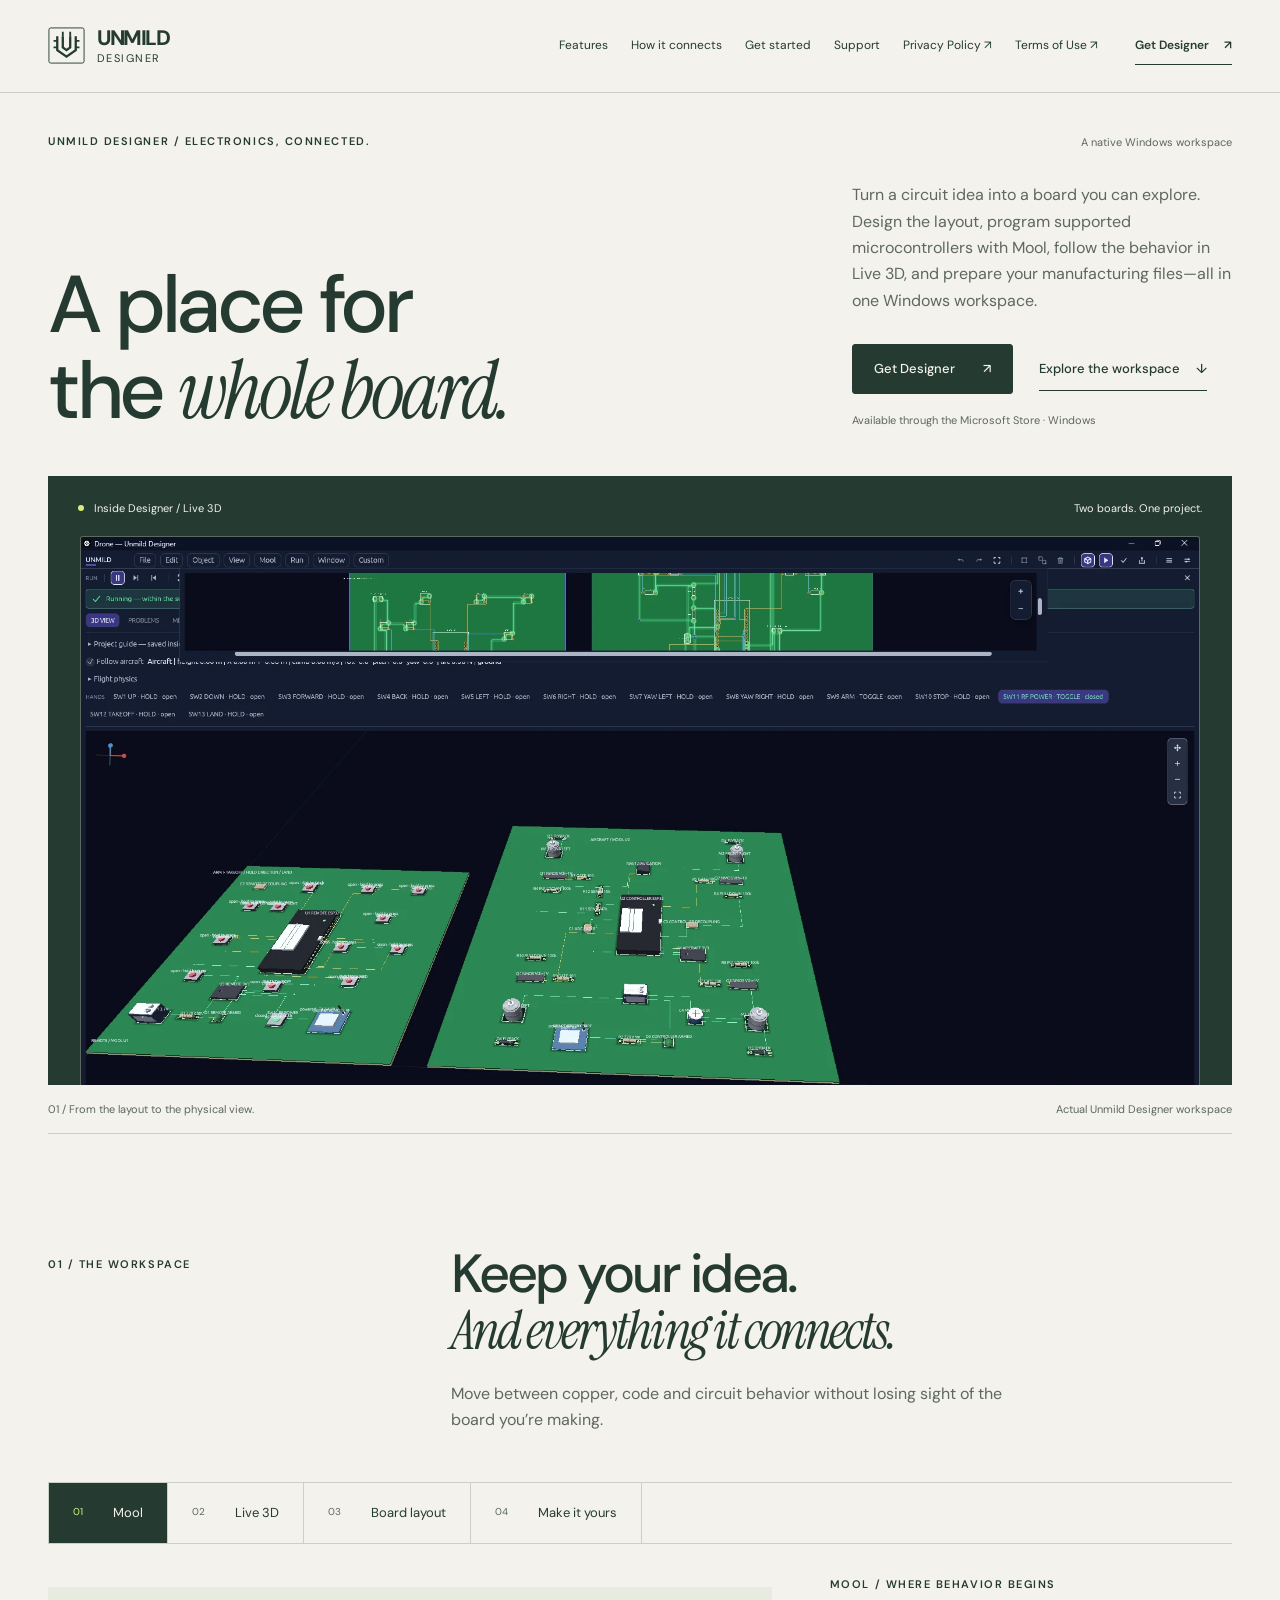
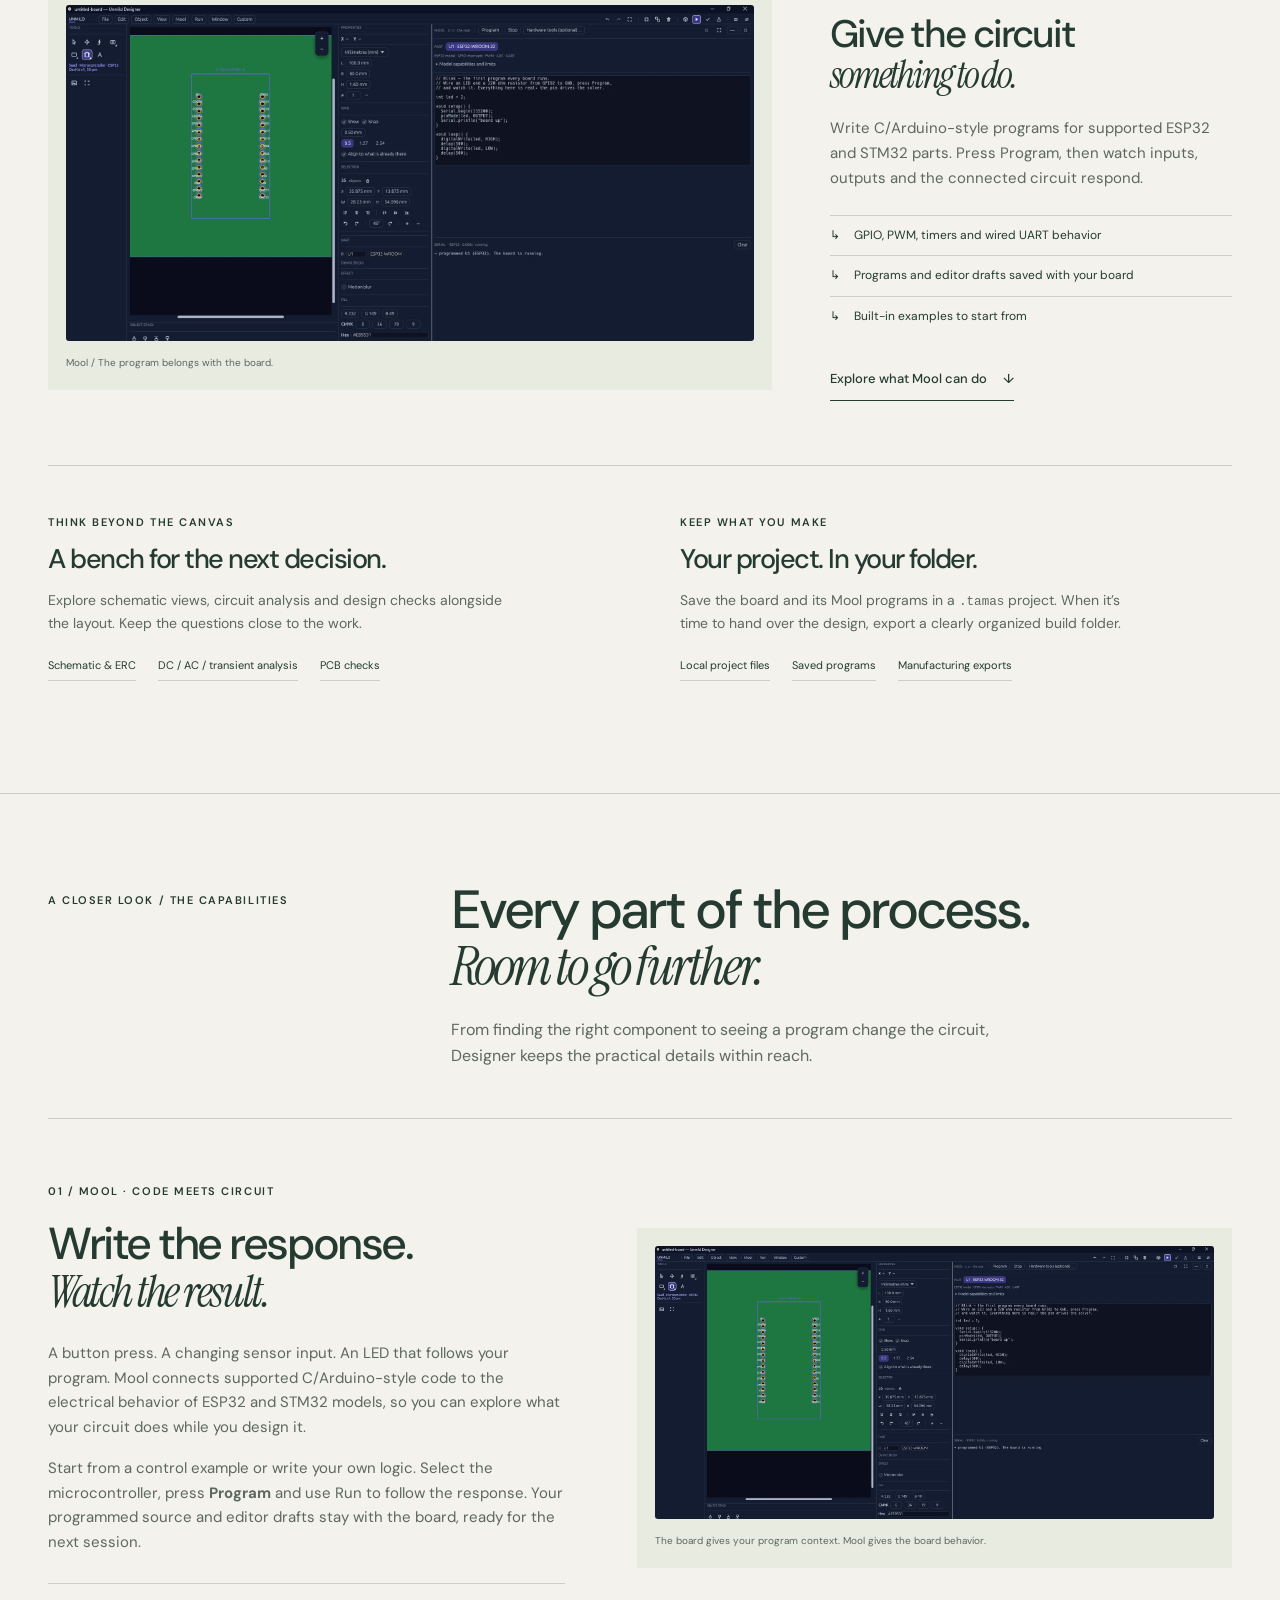
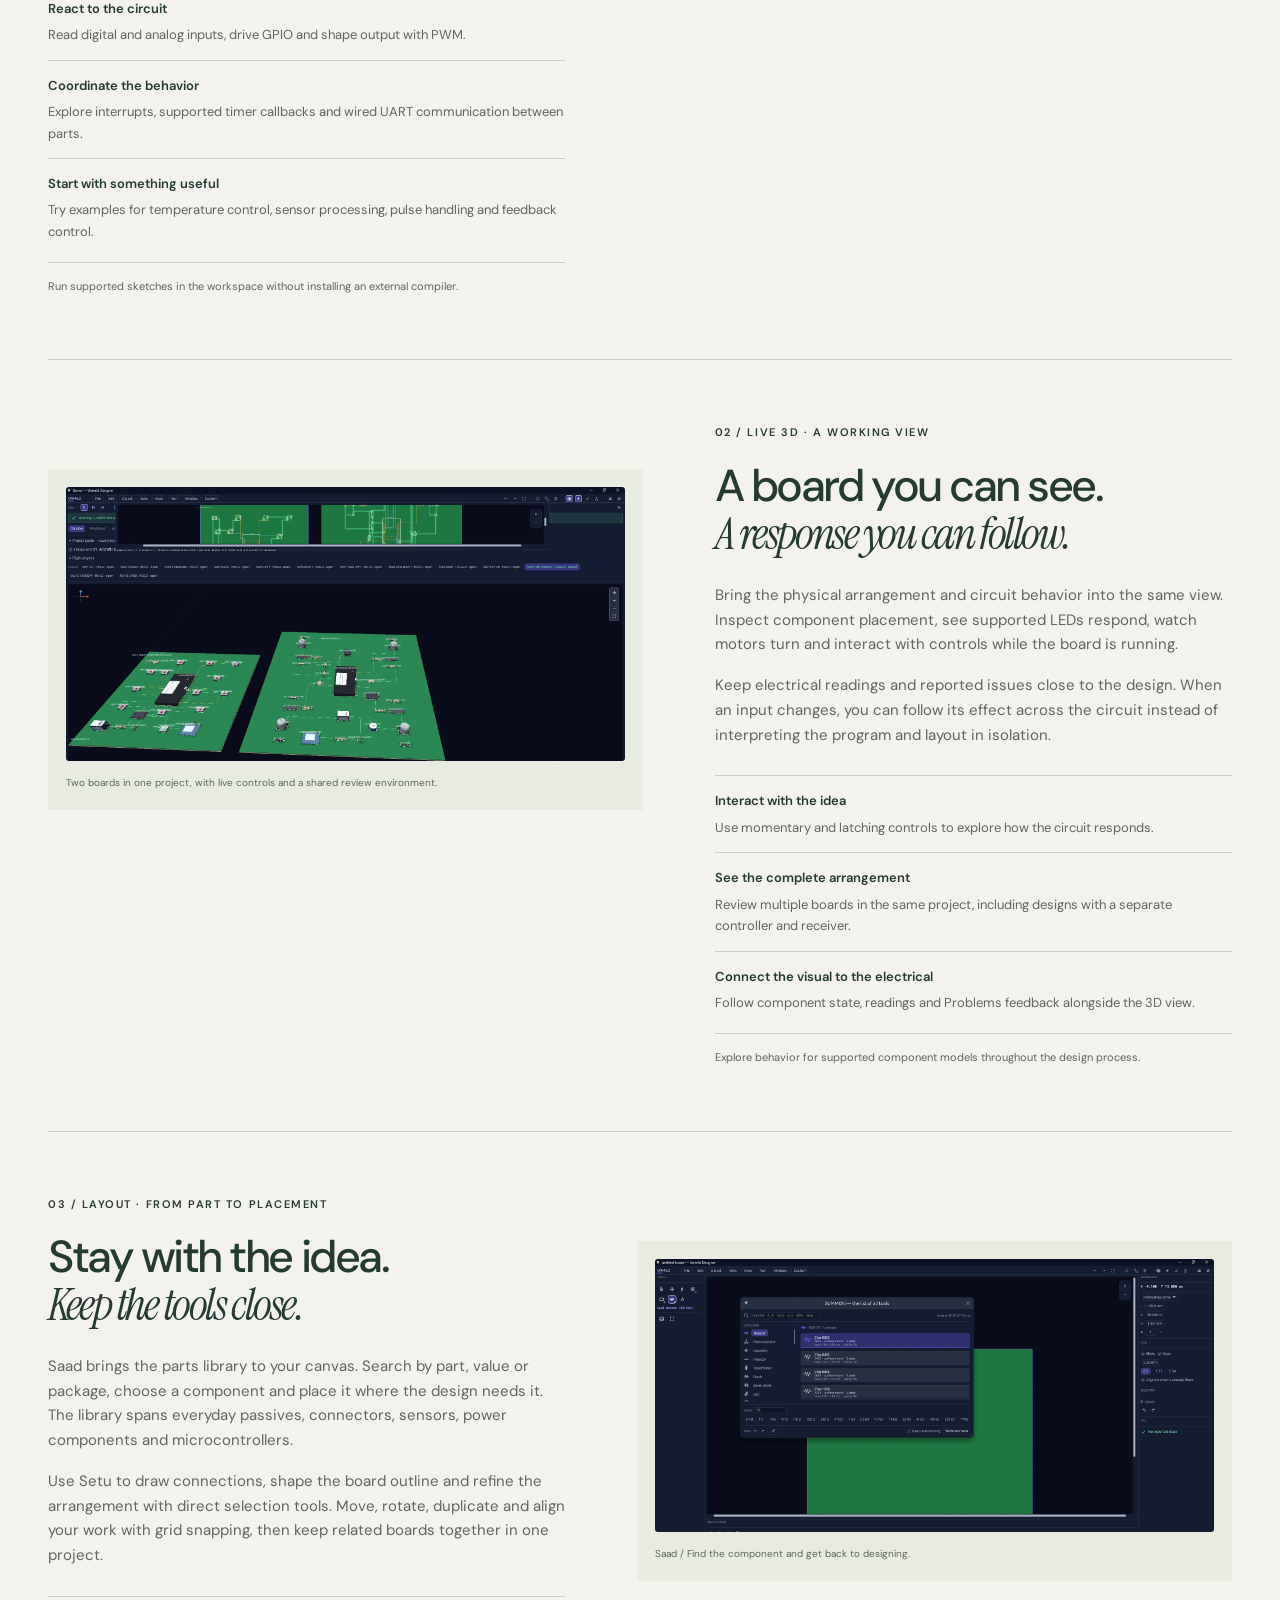
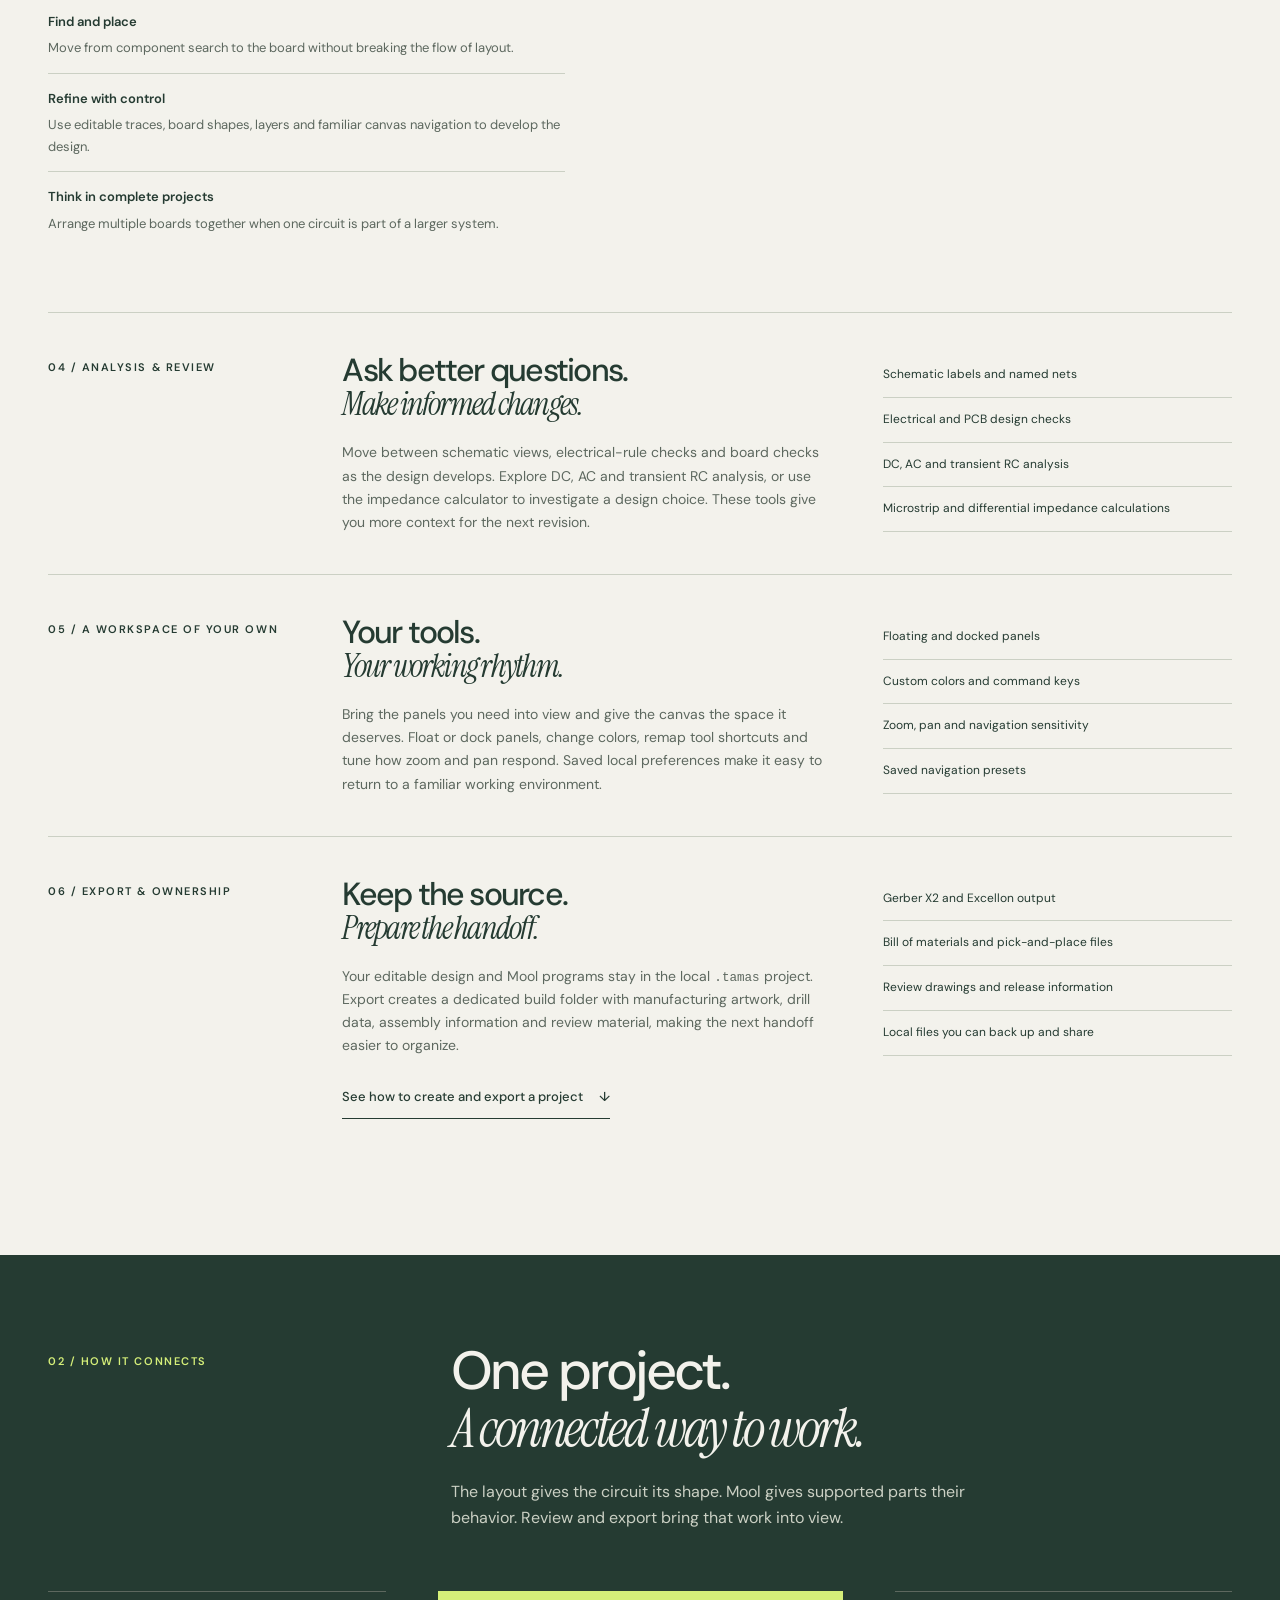
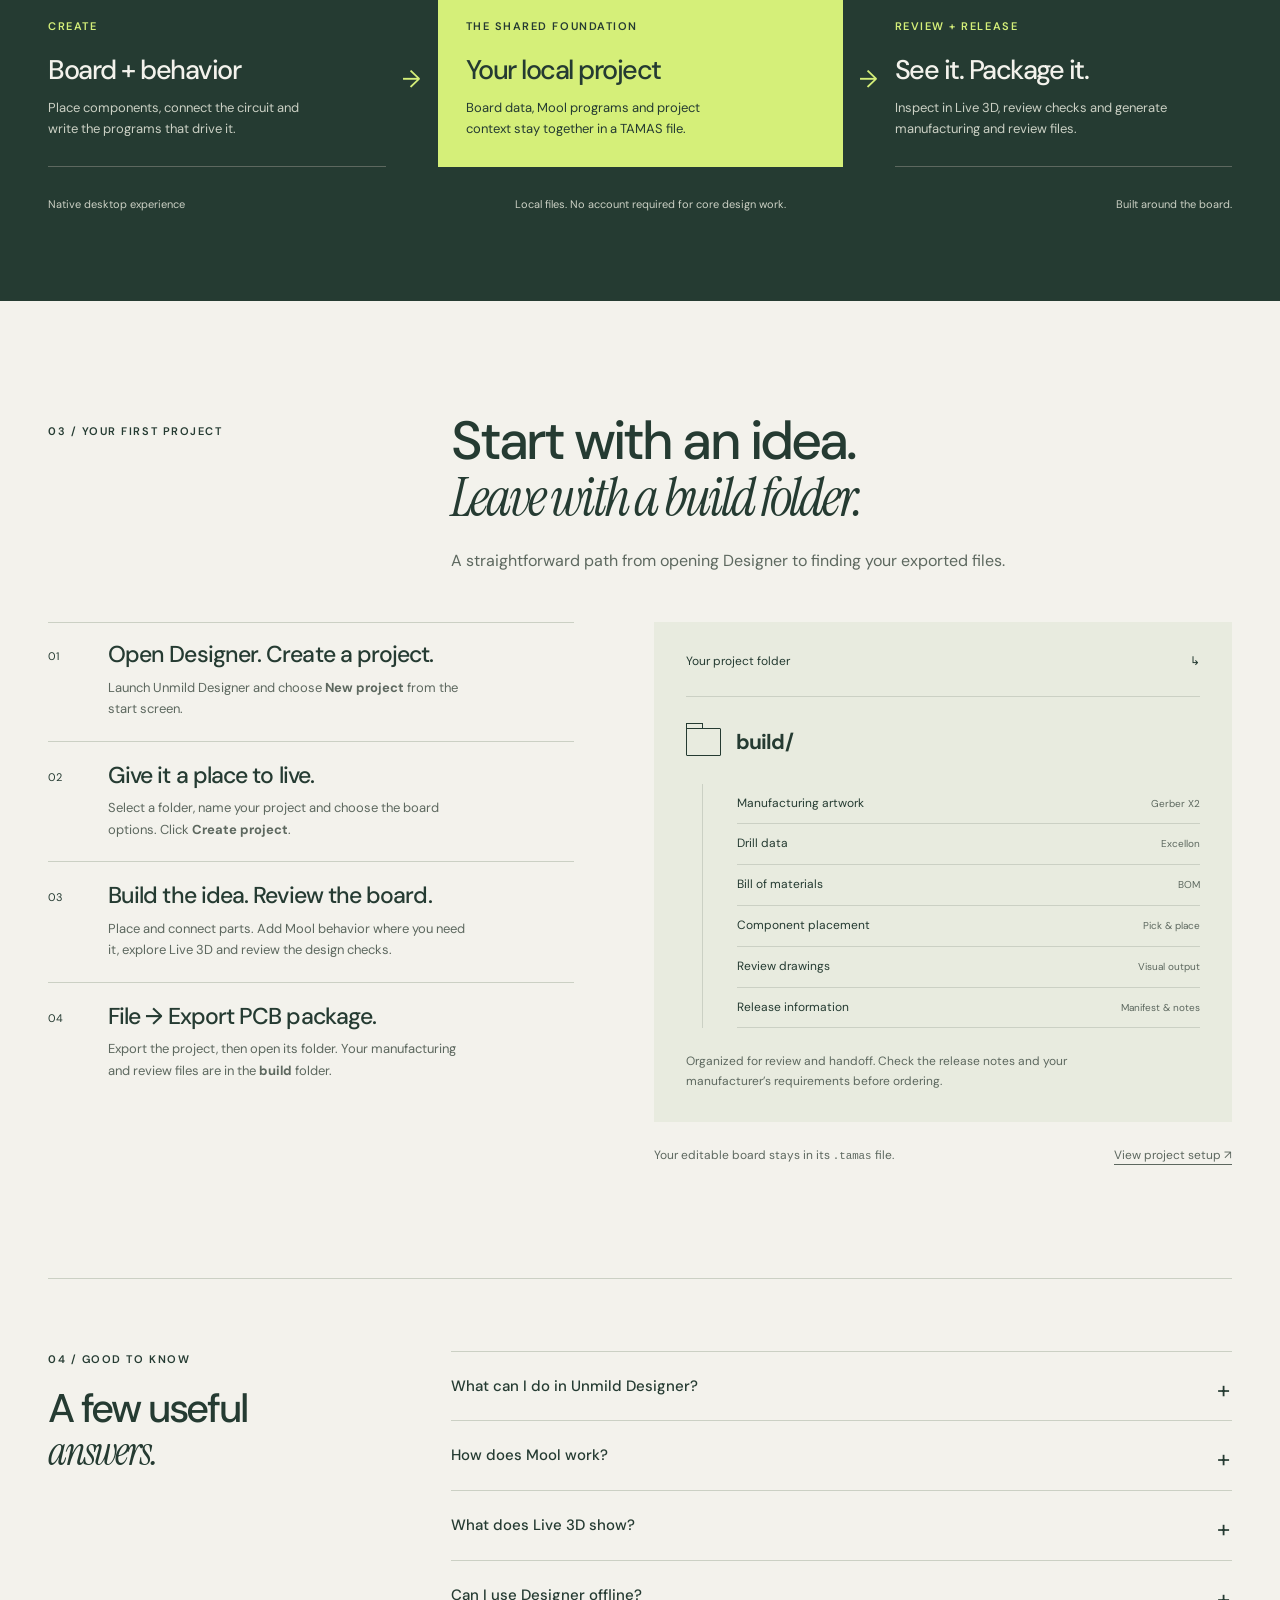
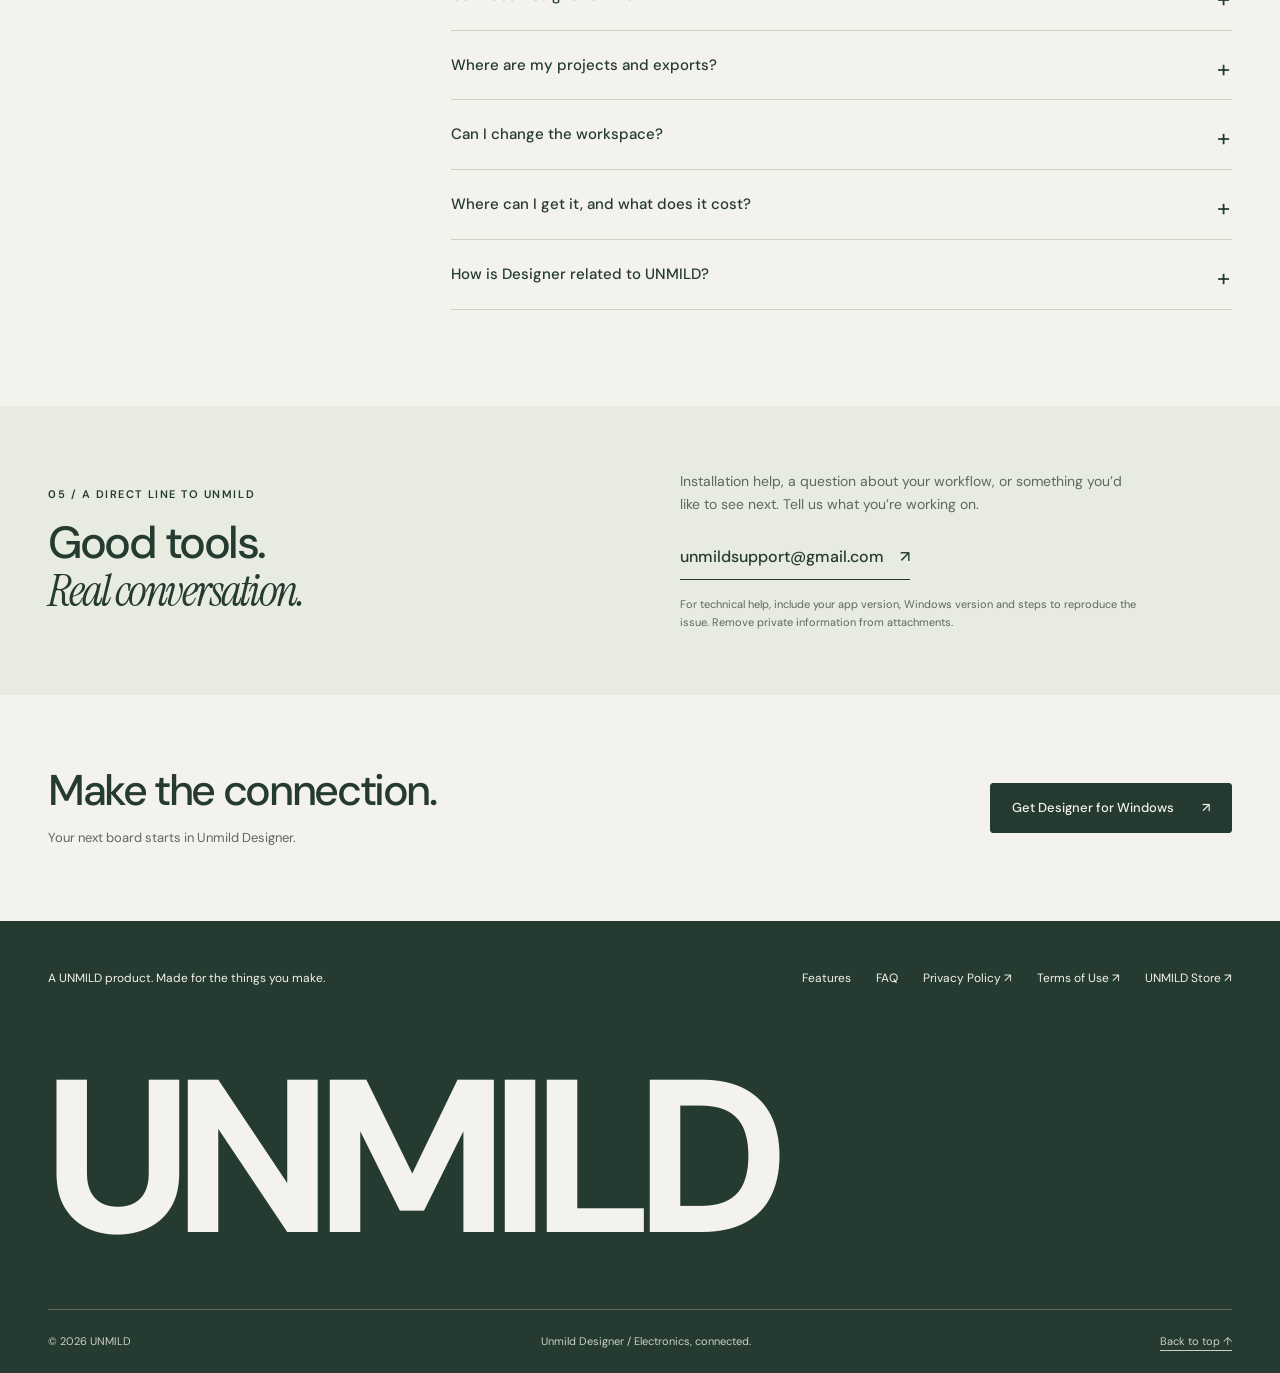
==== commit 4ab91c3c: "Add files via upload" ====
--- a/index.html
+++ b/index.html
@@ -1,361 +1,302 @@
 <!doctype html>
-<html lang="en">
+<html lang="en" class="no-js">
 <head>
-<meta charset="UTF-8">
-<meta name="viewport" content="width=device-width, initial-scale=1">
-<title>Unmild Designer — PCB, Firmware &amp; Hardware Verification</title>
-<meta name="description" content="A professional desktop electronics platform for PCB design, embedded firmware, microcontroller behavior, 3D verification, analysis, and manufacturing output.">
-<meta name="theme-color" content="#0b0a17">
-<!-- Relative URLs keep this site portable for GitHub Pages, including project sites. -->
-
-<link rel="icon" href="images/favicon.svg" type="image/svg+xml">
-<link rel="icon" href="images/favicon-32.png" sizes="32x32" type="image/png">
-<link rel="apple-touch-icon" href="images/apple-touch-icon.png">
-<link rel="manifest" href="site.webmanifest">
-
-<meta property="og:type" content="website">
-<meta property="og:site_name" content="Unmild Designer">
-<meta property="og:title" content="Unmild Designer — PCB, Firmware &amp; Hardware Verification">
-<meta property="og:description" content="PCB design, embedded C/C++ firmware, microcontroller behavior, 3D verification, analysis, and manufacturing in one professional workspace.">
-<meta property="og:image" content="images/og-image.png">
-<meta property="og:image:width" content="1200">
-<meta property="og:image:height" content="630">
-<meta name="twitter:card" content="summary_large_image">
-<meta name="twitter:title" content="Unmild Designer — PCB, Firmware &amp; Hardware Verification">
-<meta name="twitter:description" content="PCB design, embedded C/C++ firmware, microcontroller behavior, verification, analysis, and manufacturing in one professional workspace.">
-<meta name="twitter:image" content="images/og-image.png">
-
-<link rel="stylesheet" href="css/style.css">
-<noscript><style>.nav-links{position:static;opacity:1;visibility:visible;transform:none;border-top:0;padding:0;flex-direction:row;background:none;min-height:0;}.nav-toggle{display:none;}</style></noscript>
-
-<script type="application/ld+json">
-{
-  "@context": "https://schema.org",
-  "@type": "SoftwareApplication",
-  "name": "Unmild Designer",
-  "applicationCategory": "DeveloperApplication",
-  "applicationSubCategory": "PCB design and circuit simulation software (EDA)",
-  "description": "A professional desktop electronics platform for PCB layout, embedded firmware authoring, microcontroller behavior, 3D verification, analysis, and manufacturing output.",
-  "author": { "@type": "Organization", "name": "Unmild Designer" },
-  "programmingLanguage": "Rust",
-  "image": "images/og-image.png",
-  "installUrl": "https://apps.microsoft.com/detail/9N8356C8128M?hl=en-us&gl=IN&ocid=pdpshare"
-}
-</script>
-<script type="application/ld+json">
-{
-  "@context": "https://schema.org",
-  "@type": "FAQPage",
-  "mainEntity": [
-    {
-      "@type": "Question",
-      "name": "What is Unmild Designer?",
-      "acceptedAnswer": { "@type": "Answer", "text": "A professional desktop electronics platform that unifies PCB design, embedded firmware development, microcontroller behavior, 3D verification, analysis, and manufacturing output." }
-    },
-    {
-      "@type": "Question",
-      "name": "What file format does it use?",
-      "acceptedAnswer": { "@type": "Answer", "text": "Projects are saved as .tamas files inside a project folder. Exporting adds a build folder alongside it holding the fabrication output." }
-    },
-    {
-      "@type": "Question",
-      "name": "What does Run actually simulate?",
-      "acceptedAnswer": { "@type": "Answer", "text": "Run is Unmild Designer's board-behavior environment. It shows component state, readings, and issues in the context of the board." }
-    },
-    {
-      "@type": "Question",
-      "name": "What do I get when I export?",
-      "acceptedAnswer": { "@type": "Answer", "text": "One export produces a complete release package with manufacturing artwork, drill data, documentation, review material, and release information." }
-    },
-    {
-      "@type": "Question",
-      "name": "Is Unmild Designer free?",
-      "acceptedAnswer": { "@type": "Answer", "text": "No, it's commercial software. Get in touch for current pricing and access." }
-    },
-    {
-      "@type": "Question",
-      "name": "Who builds Unmild Designer?",
-      "acceptedAnswer": { "@type": "Answer", "text": "Unmild Designer is a professional Windows desktop electronics design platform." }
-    }
-  ]
-}
-</script>
+  <meta charset="utf-8">
+  <meta name="viewport" content="width=device-width, initial-scale=1">
+  <title>Unmild Designer — A place for the whole board.</title>
+  <meta name="description" content="PCB layout, Mool programming, Live 3D and manufacturing exports in one Windows workspace. Make the connection with Unmild Designer by UNMILD.">
+  <meta name="theme-color" content="#f3f2ec">
+  <meta property="og:type" content="website">
+  <meta property="og:site_name" content="Unmild Designer">
+  <meta property="og:title" content="Unmild Designer — A place for the whole board.">
+  <meta property="og:description" content="Place the parts. Write the behavior. See your board come to life.">
+  <meta property="og:image" content="https://unmild.github.io/unmild-designer/images/social-preview.png">
+  <meta name="twitter:card" content="summary_large_image">
+  <link rel="icon" href="images/favicon.svg" type="image/svg+xml">
+  <link rel="stylesheet" href="css/style.css">
+  <script src="js/main.js" defer></script>
+  <script type="application/ld+json">{"@context":"https://schema.org","@type":"SoftwareApplication","name":"Unmild Designer","operatingSystem":"Windows","applicationCategory":"DesignApplication","description":"A desktop workspace for PCB layout, Mool programming, Live 3D review and manufacturing exports.","publisher":{"@type":"Organization","name":"UNMILD","url":"https://unmild.store"},"url":"https://unmild.github.io/unmild-designer/","installUrl":"https://apps.microsoft.com/detail/9N8356C8128M"}</script>
 </head>
 <body>
 <a class="skip-link" href="#main">Skip to content</a>
-
-<header class="site-nav">
+<header class="site-header">
   <div class="container nav-inner">
-    <a class="brand" href="index.html">
-      <svg viewBox="0 0 32 32" aria-hidden="true"><rect width="32" height="32" rx="7.6" fill="#4c37e6"/><path d="M9.5 9 L14 22.5 L23.5 9.5" fill="none" stroke="#fff" stroke-width="2.1" stroke-linecap="round" stroke-linejoin="round"/><circle cx="23.5" cy="9.5" r="2.6" fill="#fff"/></svg>
-      <span class="brand-word">Unmild Designer</span>
+    <a class="brand" href="index.html" aria-label="Unmild Designer home">
+      <img src="images/logo.svg" width="40" height="40" alt="">
+      <span class="brand-word"><strong>UNMILD</strong><span>Designer</span></span>
     </a>
-    <button class="nav-toggle" aria-expanded="false" aria-controls="nav-links" id="navToggle">
-      <svg viewBox="0 0 24 24" fill="none" stroke="currentColor" stroke-width="2" stroke-linecap="round"><path d="M3 6h18M3 12h18M3 18h18"/></svg>
-      <span class="visually-hidden">Menu</span>
-    </button>
+    <button class="nav-toggle" type="button" aria-expanded="false" aria-controls="nav-links">Menu <span aria-hidden="true">+</span></button>
     <nav class="nav-links" id="nav-links" aria-label="Primary">
-      <a href="features.html">Platform</a>
-      <a href="features.html#special-features">Special Features</a>
-      <a href="about.html">About</a>
-      <a class="btn btn-primary store-link" href="https://apps.microsoft.com/detail/9N8356C8128M?hl=en-us&amp;gl=IN&amp;ocid=pdpshare" target="_blank" rel="noopener noreferrer">Get it from Microsoft</a>
+      <a href="#features">Features</a>
+      <a href="#architecture">How it connects</a>
+      <a href="#start">Get started</a>
+      <a href="#support">Support</a>
+      <a href="privacy.html" target="_blank" rel="noopener noreferrer" aria-label="Privacy Policy (opens in a new tab)">Privacy Policy <span aria-hidden="true">↗</span></a>
+      <a href="terms.html" target="_blank" rel="noopener noreferrer" aria-label="Terms of Use (opens in a new tab)">Terms of Use <span aria-hidden="true">↗</span></a>
+      <a class="nav-cta" href="https://apps.microsoft.com/detail/9N8356C8128M">Get Designer <span class="arrow" aria-hidden="true">↗</span></a>
     </nav>
   </div>
 </header>
-
-<main id="main">
-
-  <section class="hero">
-    <div class="container hero-grid">
-      <div>
-        <span class="eyebrow">professional electronics design platform</span>
-        <h1 style="margin-top:0.6em;">Design the board. Write the firmware. <em>See it work.</em></h1>
-        <p class="hero-sub">Unmild Designer brings PCB layout, embedded C/C++ development, microcontroller behavior, 3D verification, analysis, and manufacturing release into one serious Windows desktop workflow.</p>
-        <div class="btn-row">
-          <a class="btn btn-primary store-link" href="https://apps.microsoft.com/detail/9N8356C8128M?hl=en-us&amp;gl=IN&amp;ocid=pdpshare" target="_blank" rel="noopener noreferrer">Get it from Microsoft</a>
-          <a class="btn btn-secondary" href="features.html#special-features">Explore Special Features</a>
-        </div>
-        <div class="hero-specs">
-          <span class="pill">PCB + <b>firmware</b></span>
-          <span class="pill">Embedded <b>C/C++</b></span>
-          <span class="pill">Windows <b>desktop</b></span>
-        </div>
-      </div>
-      <div class="hero-media">
-        <div class="shot">
-          <img src="images/screens/hero_run_3d.webp" width="686" height="688" alt="Unmild Designer's Run view showing a 3D board mid-simulation, a motor spinning at 7,398 RPM, and a flagged fault reading '1 fault — this would not work on the bench'." loading="eager">
-        </div>
-        <p class="hero-note"><span class="dot" aria-hidden="true"></span> live from Run — a motor at 7,398 rpm, one fault flagged</p>
-      </div>
-    </div>
-  </section>
-
-  <section class="section-tight mool-intro" id="special-features" aria-labelledby="special-title">
-    <div class="container">
-      <div class="feature-row" style="padding-top:0;">
-        <div class="f-text">
-          <span class="eyebrow">special features</span>
-          <h2 id="special-title" style="margin-top:0.45em;">Mool and Live 3D: the board, code, and behavior in one view.</h2>
-          <p><strong>Mool</strong> is Unmild Designer’s embedded-development environment. Write C or C++ against the microcontroller placed on your board, build it through your installed toolchain, create the required binary image, and watch the design respond in real time. <strong>Live 3D</strong> keeps the physical board visible while behavior, readings, and issues evolve.</p>
-          <ul>
-            <li>Author embedded C/C++ in the same project as the PCB</li>
-            <li>Build firmware with your local compiler and generate board-ready binary output</li>
-            <li>Program the selected microcontroller and observe pins, behavior, readings, and faults alongside the 3D board</li>
-          </ul>
-          <a class="btn-ghost" href="features.html#special-features" style="display:inline-block; margin-top:var(--sp-5);">Explore Special Features</a>
-        </div>
-        <div class="f-media"><div class="shot"><img src="images/screens/mool.png" width="1280" height="1024" alt="Unmild Designer with the Mool embedded firmware editor open for an ESP32, a C++ blink program visible, and the Run 3D behavior window alongside the PCB." loading="lazy"></div></div>
-      </div>
-    </div>
-  </section>
-
-  <section class="section-tight" aria-labelledby="confidence-title">
+<main id="main" tabindex="-1">
+  <section class="container hero" aria-labelledby="hero-title">
+    <div class="hero-meta">
+      <p class="eyebrow">UNMILD Designer / Electronics, connected.</p>
+      <span class="edition">A native Windows workspace</span>
+    </div>
+    <div class="hero-grid">
+      <h1 id="hero-title">A place for<br>the <em>whole board.</em></h1>
+      <div class="hero-copy">
+        <p>Turn a circuit idea into a board you can explore. Design the layout, program supported microcontrollers with Mool, follow the behavior in Live 3D, and prepare your manufacturing files—all in one Windows workspace.</p>
+        <div class="actions">
+          <a class="button" href="https://apps.microsoft.com/detail/9N8356C8128M">Get Designer <span aria-hidden="true">↗</span></a>
+          <a class="text-link" href="#platform">Explore the workspace <span aria-hidden="true">↓</span></a>
+        </div>
+        <p class="availability">Available through the Microsoft Store · Windows</p>
+      </div>
+    </div>
+    <figure>
+      <div class="product-stage">
+        <div class="stage-label"><span><i class="status-dot" aria-hidden="true"></i> Inside Designer / Live 3D</span><span>Two boards. One project.</span></div>
+        <div class="hero-screen">
+          <img src="images/product/live-3d-bench.webp" width="1920" height="1080" alt="Unmild Designer showing two connected PCB layouts above a Live 3D view of their components and copper." fetchpriority="high" data-product-image>
+        </div>
+      </div>
+      <figcaption class="figure-caption"><span>01 / From the layout to the physical view.</span><span>Actual Unmild Designer workspace</span></figcaption>
+    </figure>
+  </section>
+
+  <section class="container section" id="platform" aria-labelledby="platform-title">
+    <div class="section-head">
+      <p class="eyebrow">01 / The workspace</p>
+      <div><h2 id="platform-title">Keep your idea.<br><em>And everything it connects.</em></h2><p>Move between copper, code and circuit behavior without losing sight of the board you’re making.</p></div>
+    </div>
+    <div class="feature-nav" aria-label="Explore the workspace">
+      <button class="feature-tab" type="button" id="tab-mool" aria-controls="panel-mool"><small>01</small> Mool</button>
+      <button class="feature-tab" type="button" id="tab-live" aria-controls="panel-live"><small>02</small> Live 3D</button>
+      <button class="feature-tab" type="button" id="tab-layout" aria-controls="panel-layout"><small>03</small> Board layout</button>
+      <button class="feature-tab" type="button" id="tab-workspace" aria-controls="panel-workspace"><small>04</small> Make it yours</button>
+    </div>
+    <div class="feature-panel" id="panel-mool" aria-labelledby="tab-mool">
+      <figure class="product-shot">
+        <div class="screen-crop"><img src="images/product/mool-workspace.webp" width="1920" height="1080" alt="Mool's code editor docked next to a board with a placed microcontroller." loading="lazy" data-product-image></div>
+        <figcaption>Mool / The program belongs with the board.</figcaption>
+      </figure>
+      <div class="feature-copy">
+        <p class="eyebrow">Mool / Where behavior begins</p>
+        <h3>Give the circuit<br><em>something to do.</em></h3>
+        <p>Write C/Arduino-style programs for supported ESP32 and STM32 parts. Press Program, then watch inputs, outputs and the connected circuit respond.</p>
+        <ul class="feature-list">
+          <li>GPIO, PWM, timers and wired UART behavior</li>
+          <li>Programs and editor drafts saved with your board</li>
+          <li>Built-in examples to start from</li>
+        </ul>
+        <a class="text-link" href="#mool">Explore what Mool can do <span aria-hidden="true">↓</span></a>
+      </div>
+    </div>
+    <div class="feature-panel" id="panel-live" aria-labelledby="tab-live">
+      <figure class="product-shot">
+        <div class="screen-crop"><img src="images/product/live-3d-bench.webp" width="1920" height="1080" alt="Two populated boards in Designer's Live 3D view, with their layout visible above." loading="lazy" data-product-image></div>
+        <figcaption>Live 3D / See the board in context.</figcaption>
+      </figure>
+      <div class="feature-copy">
+        <p class="eyebrow">Live 3D / More than a still view</p>
+        <h3>See the shape.<br><em>Follow the behavior.</em></h3>
+        <p>Review the board in three dimensions while Run brings supported components to life. Follow LEDs, motors, controls and electrical readings in context.</p>
+        <ul class="feature-list"><li>Physical layout and live component state</li><li>Interactive buttons and controls</li><li>Readings and issues alongside the design</li></ul>
+        <a class="text-link" href="#live-3d">Take a closer look at Live 3D <span aria-hidden="true">↓</span></a>
+      </div>
+    </div>
+    <div class="feature-panel" id="panel-layout" aria-labelledby="tab-layout">
+      <figure class="product-shot">
+        <div class="screen-crop"><img src="images/product/multi-board-layout.webp" width="1920" height="1080" alt="Two routed circuit boards arranged side by side in the same Designer project." loading="lazy" data-product-image></div>
+        <figcaption>Board layout / Room for the complete project.</figcaption>
+      </figure>
+      <div class="feature-copy">
+        <p class="eyebrow">Board layout / Direct by design</p>
+        <h3>From a blank board<br><em>to connected ideas.</em></h3>
+        <p>Find parts with Saad, connect them with Setu, and shape the layout on a precise canvas. Keep multiple boards together when your idea needs more than one.</p>
+        <ul class="feature-list"><li>Search parts by name, value or package</li><li>Place, route, move, rotate and duplicate</li><li>Grid snap, layers and board outlines</li></ul>
+        <a class="text-link" href="#layout">Explore the layout tools <span aria-hidden="true">↓</span></a>
+      </div>
+    </div>
+    <div class="feature-panel" id="panel-workspace" aria-labelledby="tab-workspace">
+      <figure class="product-shot">
+        <div class="screen-crop"><img src="images/product/board-live-3d.webp" width="1920" height="1080" alt="A floating Run window sits alongside the board canvas and properties panel." loading="lazy" data-product-image></div>
+        <figcaption>Your workspace / Arrange it around the way you work.</figcaption>
+      </figure>
+      <div class="feature-copy">
+        <p class="eyebrow">Personal workspace / Your rhythm</p>
+        <h3>A familiar place.<br><em>On your terms.</em></h3>
+        <p>Float or dock panels. Tune colors, shortcuts, zoom and pan. Save the working environment that feels natural to you and return to it next time.</p>
+        <ul class="feature-list"><li>Configurable colors and tool shortcuts</li><li>Navigation sensitivity and presets</li><li>Flexible panels and local preferences</li></ul>
+        <a class="text-link" href="#custom">Make the workspace yours <span aria-hidden="true">↓</span></a>
+      </div>
+    </div>
+    <div class="workbench">
+      <article><p class="eyebrow">Think beyond the canvas</p><h3>A bench for the next decision.</h3><p>Explore schematic views, circuit analysis and design checks alongside the layout. Keep the questions close to the work.</p><div class="inline-specs"><span>Schematic &amp; ERC</span><span>DC / AC / transient analysis</span><span>PCB checks</span></div></article>
+      <article><p class="eyebrow">Keep what you make</p><h3>Your project. In your folder.</h3><p>Save the board and its Mool programs in a <code>.tamas</code> project. When it’s time to hand over the design, export a clearly organized build folder.</p><div class="inline-specs"><span>Local project files</span><span>Saved programs</span><span>Manufacturing exports</span></div></article>
+    </div>
+  </section>
+
+  <section class="feature-stories" id="features" aria-labelledby="features-title">
     <div class="container">
       <div class="section-head">
-        <span class="eyebrow">purpose-built desktop EDA</span>
-        <h2 id="confidence-title">A serious workflow, from first trace to fabrication handoff.</h2>
-        <p>Professional electronics work moves from intent to layout, firmware, behavior, verification, and release. Unmild Designer is organized around that complete decision path.</p>
-      </div>
-      <div class="confidence-grid">
-        <article class="confidence-card"><span class="confidence-number">01</span><h3>Design with control</h3><p>Place parts, route copper, shape the board, use layers and grid snap, and tailor navigation, colors, keys, and panels to your working style.</p></article>
-        <article class="confidence-card"><span class="confidence-number">02</span><h3>Program in context</h3><p>Use Mool to write embedded C/C++, build the selected target, program the microcontroller, and observe its behavior in the same design environment.</p></article>
-        <article class="confidence-card"><span class="confidence-number">03</span><h3>Release with confidence</h3><p>Move from verified design to complete manufacturing output, documentation, review material, and release information without breaking the workflow.</p></article>
-      </div>
-    </div>
-  </section>
-
-  <section class="section-tight">
+        <p class="eyebrow">A closer look / The capabilities</p>
+        <div><h2 id="features-title">Every part of the process.<br><em>Room to go further.</em></h2><p>From finding the right component to seeing a program change the circuit, Designer keeps the practical details within reach.</p></div>
+      </div>
+
+      <article class="story-row" id="mool" aria-labelledby="mool-title">
+        <div class="story-copy">
+          <p class="eyebrow">01 / Mool · Code meets circuit</p>
+          <h3 id="mool-title">Write the response.<br><em>Watch the result.</em></h3>
+          <p>A button press. A changing sensor input. An LED that follows your program. Mool connects supported C/Arduino-style code to the electrical behavior of ESP32 and STM32 models, so you can explore what your circuit does while you design it.</p>
+          <p>Start from a control example or write your own logic. Select the microcontroller, press <strong>Program</strong> and use Run to follow the response. Your programmed source and editor drafts stay with the board, ready for the next session.</p>
+          <dl class="benefit-list">
+            <div><dt>React to the circuit</dt><dd>Read digital and analog inputs, drive GPIO and shape output with PWM.</dd></div>
+            <div><dt>Coordinate the behavior</dt><dd>Explore interrupts, supported timer callbacks and wired UART communication between parts.</dd></div>
+            <div><dt>Start with something useful</dt><dd>Try examples for temperature control, sensor processing, pulse handling and feedback control.</dd></div>
+          </dl>
+          <p class="story-footnote">Run supported sketches in the workspace without installing an external compiler.</p>
+        </div>
+        <figure class="story-image product-shot">
+          <div class="screen-crop"><img src="images/product/mool-workspace.webp" width="1920" height="1080" alt="A microcontroller board and its Mool program arranged side by side inside Designer." loading="lazy" data-product-image></div>
+          <figcaption>The board gives your program context. Mool gives the board behavior.</figcaption>
+        </figure>
+      </article>
+
+      <article class="story-row story-reverse" id="live-3d" aria-labelledby="live-title">
+        <div class="story-copy">
+          <p class="eyebrow">02 / Live 3D · A working view</p>
+          <h3 id="live-title">A board you can see.<br><em>A response you can follow.</em></h3>
+          <p>Bring the physical arrangement and circuit behavior into the same view. Inspect component placement, see supported LEDs respond, watch motors turn and interact with controls while the board is running.</p>
+          <p>Keep electrical readings and reported issues close to the design. When an input changes, you can follow its effect across the circuit instead of interpreting the program and layout in isolation.</p>
+          <dl class="benefit-list">
+            <div><dt>Interact with the idea</dt><dd>Use momentary and latching controls to explore how the circuit responds.</dd></div>
+            <div><dt>See the complete arrangement</dt><dd>Review multiple boards in the same project, including designs with a separate controller and receiver.</dd></div>
+            <div><dt>Connect the visual to the electrical</dt><dd>Follow component state, readings and Problems feedback alongside the 3D view.</dd></div>
+          </dl>
+          <p class="story-footnote">Explore behavior for supported component models throughout the design process.</p>
+        </div>
+        <figure class="story-image product-shot">
+          <div class="screen-crop"><img src="images/product/live-3d-bench.webp" width="1920" height="1080" alt="Live 3D displays a controller board and a second board with motors and components." loading="lazy" data-product-image></div>
+          <figcaption>Two boards in one project, with live controls and a shared review environment.</figcaption>
+        </figure>
+      </article>
+
+      <article class="story-row" id="layout" aria-labelledby="layout-title">
+        <div class="story-copy">
+          <p class="eyebrow">03 / Layout · From part to placement</p>
+          <h3 id="layout-title">Stay with the idea.<br><em>Keep the tools close.</em></h3>
+          <p>Saad brings the parts library to your canvas. Search by part, value or package, choose a component and place it where the design needs it. The library spans everyday passives, connectors, sensors, power components and microcontrollers.</p>
+          <p>Use Setu to draw connections, shape the board outline and refine the arrangement with direct selection tools. Move, rotate, duplicate and align your work with grid snapping, then keep related boards together in one project.</p>
+          <dl class="benefit-list">
+            <div><dt>Find and place</dt><dd>Move from component search to the board without breaking the flow of layout.</dd></div>
+            <div><dt>Refine with control</dt><dd>Use editable traces, board shapes, layers and familiar canvas navigation to develop the design.</dd></div>
+            <div><dt>Think in complete projects</dt><dd>Arrange multiple boards together when one circuit is part of a larger system.</dd></div>
+          </dl>
+        </div>
+        <figure class="story-image product-shot">
+          <div class="screen-crop"><img src="images/product/component-library.webp" width="1920" height="1080" alt="Saad's searchable component picker open over the board canvas." loading="lazy" data-product-image></div>
+          <figcaption>Saad / Find the component and get back to designing.</figcaption>
+        </figure>
+      </article>
+
+      <div class="capability-ledger">
+        <article class="capability-row" id="analysis">
+          <p class="eyebrow">04 / Analysis &amp; review</p>
+          <div><h3>Ask better questions.<br><em>Make informed changes.</em></h3><p>Move between schematic views, electrical-rule checks and board checks as the design develops. Explore DC, AC and transient RC analysis, or use the impedance calculator to investigate a design choice. These tools give you more context for the next revision.</p></div>
+          <ul><li>Schematic labels and named nets</li><li>Electrical and PCB design checks</li><li>DC, AC and transient RC analysis</li><li>Microstrip and differential impedance calculations</li></ul>
+        </article>
+        <article class="capability-row" id="custom">
+          <p class="eyebrow">05 / A workspace of your own</p>
+          <div><h3>Your tools.<br><em>Your working rhythm.</em></h3><p>Bring the panels you need into view and give the canvas the space it deserves. Float or dock panels, change colors, remap tool shortcuts and tune how zoom and pan respond. Saved local preferences make it easy to return to a familiar working environment.</p></div>
+          <ul><li>Floating and docked panels</li><li>Custom colors and command keys</li><li>Zoom, pan and navigation sensitivity</li><li>Saved navigation presets</li></ul>
+        </article>
+        <article class="capability-row" id="release">
+          <p class="eyebrow">06 / Export &amp; ownership</p>
+          <div><h3>Keep the source.<br><em>Prepare the handoff.</em></h3><p>Your editable design and Mool programs stay in the local <code>.tamas</code> project. Export creates a dedicated build folder with manufacturing artwork, drill data, assembly information and review material, making the next handoff easier to organize.</p><a class="text-link" href="#start">See how to create and export a project <span aria-hidden="true">↓</span></a></div>
+          <ul><li>Gerber X2 and Excellon output</li><li>Bill of materials and pick-and-place files</li><li>Review drawings and release information</li><li>Local files you can back up and share</li></ul>
+        </article>
+      </div>
+    </div>
+  </section>
+
+  <section class="architecture" id="architecture" aria-labelledby="architecture-title">
     <div class="container">
       <div class="section-head">
-        <h2>Design, verify, run, export</h2>
-        <p>One connected workflow for board design, embedded code, behavior, verification, and manufacturing.</p>
-      </div>
-      <div class="steps">
-        <div class="step">
-          <h3>Design</h3>
-          <p>Place parts from the built-in library, route traces with the wire tool, and shape the board outline.</p>
-        </div>
-        <div class="step">
-          <h3>Verify</h3>
-          <p>Review the board in 3D and run the current basic PCB DRC and schematic ERC checks before release.</p>
-        </div>
-        <div class="step">
-          <h3>Program</h3>
-          <p>Write embedded C/C++ with Mool, build target-ready binaries through your local toolchain, and program the microcontroller in context.</p>
-        </div>
-        <div class="step">
-          <h3>Release</h3>
-          <p>Generate the complete package for manufacturing, review, and handoff in one professional release workflow.</p>
-        </div>
-      </div>
-    </div>
-  </section>
-
-  <section class="section-tight">
-    <div class="container">
-      <div class="callout">
-        <div>
-          <h2>Review behavior where the board is being designed.</h2>
-          <p style="color:var(--muted); margin-top:var(--sp-4);">Run gives supported components a visible state on the board and reports concrete readings and problems. In this example, it identifies an LED current issue and suggests a series-resistor change — useful feedback while the layout is still open.</p>
-          <a class="btn-ghost" href="features.html#run-verification" style="display:inline-block; margin-top:var(--sp-5);">See 3D verification &amp; Run</a>
-        </div>
-        <div class="shot">
-          <img src="images/screens/fault_detail.webp" width="686" height="302" alt="Unmild Designer's Problems panel reading: Fault D1. D1 is passing 841 mA, well past the 20 mA an ordinary LED survives. Put about 15.0 ohms in series with it." loading="lazy">
-        </div>
-      </div>
-    </div>
-  </section>
-
-  <section class="section">
-    <div class="container">
-
-      <div class="feature-row">
-        <div class="f-media">
-          <div class="shot">
-            <img src="images/screens/summon_parts.webp" width="1366" height="692" alt="The Summon parts picker in Unmild Designer, searching a battery holder library with CR2032, AA, 9V clip, and 18650 packages." loading="lazy">
-          </div>
-        </div>
-        <div class="f-text">
-          <h3>A parts library that comes when called</h3>
-          <p>The component picker — internally named <strong>Saad</strong>, Sanskrit for "to call" — searches by part, value, or package and drops it wherever you click. No hunting through nested menus mid-layout.</p>
-          <ul>
-            <li>Search across resistors, capacitors, inductors, diodes, LEDs, batteries, and more</li>
-            <li>Filter by value and package before you place a single part</li>
-            <li>Keep summoning the same part, or switch and stay in flow</li>
+        <p class="eyebrow">02 / How it connects</p>
+        <div><h2 id="architecture-title">One project.<br><em>A connected way to work.</em></h2><p>The layout gives the circuit its shape. Mool gives supported parts their behavior. Review and export bring that work into view.</p></div>
+      </div>
+      <div class="system-flow" aria-label="Workflow: create the design, work in a shared local project, then review and release">
+        <article class="flow-unit"><p class="eyebrow">Create</p><h3>Board + behavior</h3><p>Place components, connect the circuit and write the programs that drive it.</p></article>
+        <span class="flow-arrow" aria-hidden="true">→</span>
+        <article class="flow-unit central"><p class="eyebrow">The shared foundation</p><h3>Your local project</h3><p>Board data, Mool programs and project context stay together in a TAMAS file.</p></article>
+        <span class="flow-arrow" aria-hidden="true">→</span>
+        <article class="flow-unit"><p class="eyebrow">Review + release</p><h3>See it. Package it.</h3><p>Inspect in Live 3D, review checks and generate manufacturing and review files.</p></article>
+      </div>
+      <div class="architecture-foot"><span>Native desktop experience</span><span>Local files. No account required for core design work.</span><span>Built around the board.</span></div>
+    </div>
+  </section>
+
+  <section class="container section" id="start" aria-labelledby="start-title">
+    <div class="section-head"><p class="eyebrow">03 / Your first project</p><div><h2 id="start-title">Start with an idea.<br><em>Leave with a build folder.</em></h2><p>A straightforward path from opening Designer to finding your exported files.</p></div></div>
+    <div class="how-grid">
+      <ol class="steps">
+        <li><h3>Open Designer. Create a project.</h3><p>Launch Unmild Designer and choose <strong>New project</strong> from the start screen.</p></li>
+        <li><h3>Give it a place to live.</h3><p>Select a folder, name your project and choose the board options. Click <strong>Create project</strong>.</p></li>
+        <li><h3>Build the idea. Review the board.</h3><p>Place and connect parts. Add Mool behavior where you need it, explore Live 3D and review the design checks.</p></li>
+        <li><h3>File → Export PCB package.</h3><p>Export the project, then open its folder. Your manufacturing and review files are in the <strong>build</strong> folder.</p></li>
+      </ol>
+      <div>
+        <div class="export-package">
+          <div class="package-top"><span>Your project folder</span><span aria-hidden="true">↳</span></div>
+          <div class="folder-row"><span class="folder-icon" aria-hidden="true"></span><strong>build/</strong></div>
+          <ul class="file-list">
+            <li><span>Manufacturing artwork</span><span>Gerber X2</span></li>
+            <li><span>Drill data</span><span>Excellon</span></li>
+            <li><span>Bill of materials</span><span>BOM</span></li>
+            <li><span>Component placement</span><span>Pick &amp; place</span></li>
+            <li><span>Review drawings</span><span>Visual output</span></li>
+            <li><span>Release information</span><span>Manifest &amp; notes</span></li>
           </ul>
-        </div>
-      </div>
-
-      <div class="feature-row reverse">
-        <div class="f-media">
-          <div class="shot">
-            <img src="images/screens/many_boards.webp" width="1366" height="692" alt="A grid of PCB boards laid out in Unmild Designer, showing Board 1 through Board 35 of a project supporting up to 1,000 boards." loading="lazy">
-          </div>
-        </div>
-        <div class="f-text">
-          <h3>A workspace that adapts to you</h3>
-          <p>Unmild Designer is designed to stay out of the way. Make panels float or dock, tune zoom and pan behavior, point zoom to the cursor, save navigation presets, and remap command keys.</p>
-          <ul>
-            <li>Customize zoom animation, zoom, horizontal and vertical pan, and hand-tool sensitivity</li>
-            <li>Save navigation presets, retain custom colors, and restore the workspace you prefer</li>
-          </ul>
-        </div>
-      </div>
-
-      <div class="feature-row">
-        <div class="f-media">
-          <div class="shot">
-            <img src="images/screens/export_output.webp" width="1366" height="690" alt="A file explorer showing Unmild Designer's export output: Gerber files, drill files, BOM, pick-and-place, stackup, fabrication manifest, and README." loading="lazy">
-          </div>
-        </div>
-        <div class="f-text">
-          <h3>Release manufacturing data with confidence</h3>
-          <p>Generate manufacturing artwork, drill data, bill of materials, placement information, stackup, review drawings, release notes, and a fabrication manifest together—built for a clean handoff from design to production.</p>
-          <a class="btn-ghost" href="features.html#exporting" style="display:inline-block; margin-top:var(--sp-2);">See the full export list</a>
-        </div>
-      </div>
-
-    </div>
-  </section>
-
-  <section class="section-tight">
-    <div class="container">
-      <div class="dev-card" style="margin-top:0;">
-        <div class="dev-avatar" aria-hidden="true">G</div>
-        <div>
-          <h3>One platform for the board and the code that brings it to life</h3>
-          <p>Unmild Designer connects physical design with embedded firmware. Lay out the board, write C/C++ in Mool, program the microcontroller, watch the behavior, then release the complete design package. <a class="link-inline" href="about.html">Discover the platform →</a></p>
-        </div>
-      </div>
-    </div>
-  </section>
-
-  <section class="section-tight">
-    <div class="container">
-      <div class="section-head">
-        <h2>Questions people ask first</h2>
-      </div>
-      <div>
-        <details class="faq-item" open>
-          <summary>What is Unmild Designer? <span class="chev" aria-hidden="true"></span></summary>
-          <p>A professional Windows electronics platform for PCB layout, embedded firmware, microcontroller behavior, 3D verification, analysis, and manufacturing release.</p>
-        </details>
-        <details class="faq-item">
-          <summary>What file format does it use? <span class="chev" aria-hidden="true"></span></summary>
-          <p>Projects are saved as <code>.tamas</code> files inside a project folder. Exporting adds a <code>build</code> folder alongside it holding the fabrication output.</p>
-        </details>
-        <details class="faq-item">
-          <summary>What does Run actually simulate? <span class="chev" aria-hidden="true"></span></summary>
-          <p>Run is the live board-behavior environment. It shows component state, readings, and issues in the context of the PCB, while Mool lets embedded C/C++ code program the microcontroller that drives the design.</p>
-        </details>
-        <details class="faq-item">
-          <summary>What do I get when I export? <span class="chev" aria-hidden="true"></span></summary>
-          <p>One export creates a complete release package: manufacturing artwork, drill data, bill of materials, placement information, stackup, review documentation, and fabrication information.</p>
-        </details>
-        <details class="faq-item">
-          <summary>Is Unmild Designer free? <span class="chev" aria-hidden="true"></span></summary>
-          <p>It is available through the Microsoft Store. <a class="link-inline" href="https://apps.microsoft.com/detail/9N8356C8128M?hl=en-us&amp;gl=IN&amp;ocid=pdpshare" target="_blank" rel="noopener noreferrer">View Unmild Designer on Microsoft Store</a>.</p>
-        </details>
-        <details class="faq-item">
-          <summary>Who builds Unmild Designer? <span class="chev" aria-hidden="true"></span></summary>
-          <p>Unmild Designer is a professional electronics design platform for PCB, firmware, verification, and manufacturing. <a class="link-inline" href="about.html">More about the platform.</a></p>
-        </details>
-      </div>
-    </div>
-  </section>
-
-  <section class="section-tight" id="get">
-    <div class="container">
-      <div class="get-band">
-        <span class="eyebrow">get unmild designer</span>
-        <h2 style="margin-top:0.6em;">Route it, watch it run, then send it to fab.</h2>
-        <p>Download Unmild Designer from the Microsoft Store and start designing, verifying, and exporting in one desktop workflow.</p>
-        <div class="btn-row">
-          <a class="btn btn-primary store-link" href="https://apps.microsoft.com/detail/9N8356C8128M?hl=en-us&amp;gl=IN&amp;ocid=pdpshare" target="_blank" rel="noopener noreferrer">Get it from Microsoft</a>
-          <a class="btn btn-secondary" href="features.html">Tour the UI</a>
-        </div>
-      </div>
-    </div>
-  </section>
-
+          <p>Organized for review and handoff. Check the release notes and your manufacturer’s requirements before ordering.</p>
+        </div>
+        <div class="get-started-note"><span>Your editable board stays in its <code>.tamas</code> file.</span><a href="images/product/create-project.webp">View project setup <span aria-hidden="true">↗</span></a></div>
+      </div>
+    </div>
+  </section>
+
+  <section class="container faq-section" id="faq" aria-labelledby="faq-title">
+    <div class="faq-heading"><p class="eyebrow">04 / Good to know</p><h2 id="faq-title">A few useful<br><em>answers.</em></h2></div>
+    <div class="faq">
+      <details><summary>What can I do in Unmild Designer?</summary><p>Design PCB layouts, arrange multiple boards, write supported microcontroller programs in Mool, explore behavior in Live 3D, review design checks and export manufacturing files. It’s one desktop workspace for the board and what it does.</p></details>
+      <details><summary>How does Mool work?</summary><p>Mool runs a supported C/Arduino-style subset for ESP32 and STM32 models against the connected circuit. Choose a part, write or load an example and press Program. Programs and drafts are saved with the board. Running a sketch in Mool does not require an external compiler.</p></details>
+      <details><summary>What does Live 3D show?</summary><p>The board and its placed components in three dimensions, with live behavior for supported parts during Run. See LEDs respond, motors turn and controls affect the circuit while following readings and reported issues.</p></details>
+      <details><summary>Can I use Designer offline?</summary><p>Core design, local project saving, Mool and exports work on your computer without a Designer account or AI API key. Downloading the app, Store services, external links and contacting support use the internet.</p></details>
+      <details><summary>Where are my projects and exports?</summary><p>Your project lives in the folder you select. The editable board uses the <code>.tamas</code> format, and File → Export PCB package writes output to a <code>build</code> folder within the project. Keep the project folder backed up.</p></details>
+      <details><summary>Can I change the workspace?</summary><p>Yes. Customize colors, tool shortcuts, zoom and pan behavior, and arrange floating or docked panels. Designer saves your local preferences for the next session.</p></details>
+      <details><summary>Where can I get it, and what does it cost?</summary><p>Visit <a href="https://apps.microsoft.com/detail/9N8356C8128M">Unmild Designer on the Microsoft Store</a> for current pricing, availability and installation details. For a product or purchase question, <a href="#support">contact UNMILD</a>.</p></details>
+      <details><summary>How is Designer related to UNMILD?</summary><p>Designer is UNMILD’s dedicated electronics design product. It has its own workspace and purpose, alongside the other tools at <a href="https://unmild.store">unmild.store</a>.</p></details>
+    </div>
+  </section>
+
+  <section class="support" id="support" aria-labelledby="support-title">
+    <div class="container support-grid">
+      <div><p class="eyebrow">05 / A direct line to UNMILD</p><h2 id="support-title">Good tools.<br><em>Real conversation.</em></h2></div>
+      <div class="support-copy"><p>Installation help, a question about your workflow, or something you’d like to see next. Tell us what you’re working on.</p><a class="text-link" href="mailto:unmildsupport@gmail.com?subject=Unmild%20Designer%20support">unmildsupport@gmail.com <span aria-hidden="true">↗</span></a><p class="support-note">For technical help, include your app version, Windows version and steps to reproduce the issue. Remove private information from attachments.</p></div>
+    </div>
+  </section>
+  <section class="container closing" aria-labelledby="closing-title">
+    <div><h2 id="closing-title">Make the connection.</h2><p>Your next board starts in Unmild Designer.</p></div>
+    <a class="button" href="https://apps.microsoft.com/detail/9N8356C8128M">Get Designer for Windows <span aria-hidden="true">↗</span></a>
+  </section>
 </main>
-
 <footer class="site-footer">
   <div class="container">
-    <div class="footer-grid">
-      <div class="footer-brand">
-        <a class="brand" href="index.html">
-          <svg viewBox="0 0 32 32" aria-hidden="true"><rect width="32" height="32" rx="7.6" fill="#4c37e6"/><path d="M9.5 9 L14 22.5 L23.5 9.5" fill="none" stroke="#fff" stroke-width="2.1" stroke-linecap="round" stroke-linejoin="round"/><circle cx="23.5" cy="9.5" r="2.6" fill="#fff"/></svg>
-          <span class="brand-word">Unmild Designer</span>
-        </a>
-        <p>A PCB editor with a 3D view and a real circuit simulator, written in Rust. Project files use the <code>.tamas</code> extension.</p>
-      </div>
-      <div class="footer-cols">
-        <div class="footer-col">
-          <h4>Site</h4>
-          <ul>
-            <li><a href="index.html">Home</a></li>
-            <li><a href="features.html">Platform</a></li>
-            <li><a href="features.html#special-features">Special Features</a></li>
-            <li><a href="about.html">About</a></li>
-          </ul>
-        </div>
-        <div class="footer-col">
-          <h4>Get it</h4>
-          <ul>
-            <li><a href="https://apps.microsoft.com/detail/9N8356C8128M?hl=en-us&amp;gl=IN&amp;ocid=pdpshare" target="_blank" rel="noopener noreferrer">Microsoft Store</a></li>
-            <li><a href="features.html#special-features">Explore Special Features</a></li>
-          </ul>
-        </div>
-      </div>
-    </div>
-    <div class="footer-bottom">
-      <span>© <span id="year">2026</span> Unmild Designer.</span>
-      <span>Professional electronics design software</span>
-    </div>
+    <div class="footer-top"><p>A UNMILD product. Made for the things you make.</p><nav class="footer-links" aria-label="Footer"><a href="#features">Features</a><a href="#faq">FAQ</a><a href="privacy.html" target="_blank" rel="noopener noreferrer" aria-label="Privacy Policy (opens in a new tab)">Privacy Policy ↗</a><a href="terms.html" target="_blank" rel="noopener noreferrer" aria-label="Terms of Use (opens in a new tab)">Terms of Use ↗</a><a href="https://unmild.store">UNMILD Store ↗</a></nav></div>
+    <div class="footer-word" aria-hidden="true">UNMILD</div>
+    <div class="footer-bottom"><span>© 2026 UNMILD</span><span>Unmild Designer / Electronics, connected.</span><a href="#main">Back to top ↑</a></div>
   </div>
 </footer>
-
-<script src="js/main.js"></script>
 </body>
 </html>
--- a/css/style.css
+++ b/css/style.css
@@ -1,436 +1,353 @@
-/* ==========================================================================
-   Unmild Designer — marketing site
-   Design system, documented.
-
-   COLOR — anchored on H=247 degrees (the app's own violet UI accent). The
-   app's three real UI colors -- violet 247, PCB green 144, copper 32 --
-   sit 103-112 degrees apart, a loose triadic relationship. Every neutral
-   in this file is the same 247 hue at low saturation (a tinted-black, not
-   true gray), so panels, borders and text all sit in one coherent
-   temperature. Accent ramps are single hue/saturation pairs stepped only
-   by lightness.
-
-   TYPE — modular scale, base 18px, ratio 1.25 (major third). Each heading
-   size is a fluid clamp() interpolated between the scale step at a 400px
-   viewport and the step two above it at 1440px, using the standard fluid-
-   type formula (slope = delta-px / delta-vw). Nothing here is eyeballed.
-
-   SPACE — 8pt grid (4px half-step at the bottom only): 4 8 12 16 24 32 48
-   64 96 128.
-   ========================================================================== */
-
-@import url('https://fonts.googleapis.com/css2?family=Archivo:ital,wght@0,500;0,600;0,700;0,800;1,500&family=Source+Sans+3:ital,wght@0,400;0,500;0,600;1,400&family=JetBrains+Mono:wght@400;500;600&display=swap');
+@import url("fonts.css");
 
 :root {
-  /* ---- neutrals, all H=247, S falling as L rises out of the dark ---- */
-  --bg: #0b0a17;
-  --bg-raised: #110f1f;
-  --surface: #191629;
-  --surface-2: #232037;
-  --line: #2f2d43;
-  --line-soft: rgba(47, 45, 67, 0.55);
+  --paper: #f3f2ec;
+  --ink: #253b32;
+  --muted: #5d685f;
+  --line: #cbd0c4;
+  --wash: #e8ebdf;
+  --accent: #d5ef79;
+  --sans: "DM Sans", Arial, sans-serif;
+  --serif: "Instrument Serif", Georgia, serif;
+  --space-1: 8px;
+  --space-2: 16px;
+  --space-3: 24px;
+  --space-4: 32px;
+  --space-5: 48px;
+  --space-6: 72px;
+  --space-7: 112px;
+  --radius: 3px;
+  --border: 1px solid var(--line);
+  --page: min(1360px, calc(100% - 96px));
+  --duration: 160ms;
+  --header-height: 93px;
+}
+* { box-sizing: border-box; }
+html { scroll-behavior: smooth; scroll-padding-top: calc(var(--header-height) + 24px); }
+body { margin: 0; background: var(--paper); color: var(--ink); font: 400 16px/1.65 var(--sans); -webkit-font-smoothing: antialiased; }
+button, input { font: inherit; }
+button, a { -webkit-tap-highlight-color: transparent; }
+a { color: inherit; text-underline-offset: 5px; }
+button { color: inherit; }
+button:not(:disabled), summary { cursor: pointer; }
+button:disabled { opacity: .5; cursor: not-allowed; }
+img { display: block; max-width: 100%; height: auto; }
+h1, h2, h3, p, figure { margin: 0; }
+h1, h2, h3 { font-weight: 500; line-height: 1.07; letter-spacing: -.055em; }
+h1 { font-size: clamp(56px, 6.3vw, 92px); }
+h2 { font-size: clamp(38px, 4.2vw, 60px); }
+h3 { font-size: 30px; }
+em { font-family: var(--serif); font-weight: 400; }
+::selection { background: var(--accent); color: var(--ink); }
+:focus-visible { outline: 2px solid currentColor; outline-offset: 5px; }
+[hidden] { display: none !important; }
+.container { width: var(--page); margin-inline: auto; }
+.eyebrow { font-size: 11px; font-weight: 600; letter-spacing: .14em; text-transform: uppercase; line-height: 1.5; }
+.muted { color: var(--muted); }
+.sr-only { position: absolute; width: 1px; height: 1px; padding: 0; margin: -1px; clip: rect(0,0,0,0); overflow: hidden; white-space: nowrap; border: 0; }
+.skip-link { position: fixed; top: -100px; left: 16px; z-index: 100; padding: 12px 20px; background: var(--accent); }
+.skip-link:focus { top: 12px; }
+.site-header { position: sticky; top: 0; z-index: 10; background: var(--paper); border-bottom: var(--border); }
+.nav-inner { min-height: 92px; display: flex; align-items: center; justify-content: space-between; gap: 32px; }
+.brand { display: inline-flex; align-items: center; gap: 12px; text-decoration: none; flex-shrink: 0; }
+.brand img { width: 37px; height: 37px; }
+.brand-word { display: flex; flex-direction: column; line-height: 1.08; }
+.brand-word strong { font-size: 21px; font-weight: 800; letter-spacing: -.07em; }
+.brand-word span { font-size: 11px; letter-spacing: .13em; margin-top: 4px; text-transform: uppercase; }
+.nav-links { display: flex; align-items: center; gap: 23px; font-size: 12px; }
+.nav-links a { padding-block: 12px; text-decoration: none; }
+.nav-links a:hover { text-decoration: underline; }
+.nav-links .nav-cta { border-bottom: 1px solid var(--ink); padding: 9px 0; margin-left: 14px; font-weight: 600; }
+.nav-toggle { display: none; }
+.arrow { display: inline-block; margin-left: 12px; transition: transform var(--duration); }
+a:hover .arrow { transform: translate(2px, -2px); }
+.button { display: inline-flex; justify-content: space-between; align-items: center; gap: 28px; min-height: 50px; padding: 13px 21px; border: 1px solid var(--ink); background: var(--ink); color: var(--paper); text-decoration: none; font-size: 13px; font-weight: 500; border-radius: var(--radius); transition: background var(--duration), color var(--duration); }
+.button:hover { background: var(--paper); color: var(--ink); }
+.button.light { background: var(--accent); color: var(--ink); border-color: var(--accent); }
+.button.light:hover { background: var(--paper); border-color: var(--paper); }
+.text-link { display: inline-flex; align-items: center; justify-content: space-between; min-height: 44px; gap: 16px; padding: 8px 0; border-bottom: 1px solid currentColor; font-size: 13px; font-weight: 500; text-decoration: none; }
+.actions { display: flex; flex-wrap: wrap; gap: 26px; align-items: center; margin-top: 30px; }
+.hero { padding: 40px 0 0; }
+.hero-meta { display: flex; justify-content: space-between; gap: 24px; margin-bottom: 31px; }
+.hero-meta .edition { font-size: 11px; color: var(--muted); }
+.hero-grid { display: grid; grid-template-columns: 1.4fr 1fr; gap: 80px; align-items: end; margin-bottom: 42px; }
+.hero h1 { max-width: 790px; }
+.hero h1 em { letter-spacing: -.045em; }
+.hero-copy { max-width: 420px; padding-bottom: 5px; justify-self: end; }
+.hero-copy p { color: var(--muted); font-size: 16px; max-width: 380px; }
+.hero-copy .availability { font-size: 11px; margin-top: 17px; }
+.product-stage { background: var(--ink); padding: 23px 30px 0; overflow: hidden; }
+.stage-label { display: flex; align-items: center; justify-content: space-between; color: var(--paper); gap: 20px; font-size: 11px; margin-bottom: 19px; }
+.stage-label span:first-child { display: inline-flex; align-items: center; gap: 10px; }
+.status-dot { width: 6px; height: 6px; background: var(--accent); border-radius: 50%; }
+.hero-screen { max-width: 1120px; margin: auto; overflow: hidden; aspect-ratio: 1920/940; border: 1px solid #5d685f; border-bottom: 0; border-radius: 3px 3px 0 0; }
+.hero-screen img { width: 100%; }
+.figure-caption { display: flex; justify-content: space-between; gap: 24px; font-size: 11px; color: var(--muted); padding-block: 15px; border-bottom: var(--border); }
+.section { padding-block: var(--space-7); }
+.section-head { display: grid; grid-template-columns: 1fr 2.2fr; gap: 48px; margin-bottom: 48px; }
+.section-head > .eyebrow { padding-top: 10px; }
+.section-head h2 { max-width: 820px; }
+.section-head p:not(.eyebrow) { color: var(--muted); max-width: 560px; margin-top: 20px; }
+.feature-nav { display: flex; flex-wrap: wrap; gap: 0; border-top: var(--border); border-bottom: var(--border); margin-bottom: 32px; }
+.feature-tab { padding: 19px 24px; min-height: 60px; background: transparent; border: 0; border-right: var(--border); font-size: 13px; display: inline-flex; gap: 30px; align-items: center; transition: background var(--duration); }
+.feature-tab:first-child { border-left: var(--border); }
+.feature-tab small { font-size: 10px; color: var(--muted); }
+.feature-tab[aria-selected="true"] { background: var(--ink); color: var(--paper); }
+.feature-tab[aria-selected="true"] small { color: var(--accent); }
+.feature-tab:hover:not([aria-selected="true"]) { background: var(--wash); }
+.feature-panel { display: grid; grid-template-columns: 1.8fr 1fr; gap: 58px; align-items: center; }
+.product-shot { background: var(--wash); padding: 18px; min-width: 0; }
+.screen-crop { overflow: hidden; aspect-ratio: 1920/940; border-radius: var(--radius); background: var(--ink); }
+.screen-crop img { width: 100%; }
+.product-shot figcaption { font-size: 10px; color: var(--muted); margin-top: 14px; }
+.feature-copy .eyebrow { margin-bottom: 22px; }
+.feature-copy h3 { font-size: clamp(30px, 3vw, 41px); margin-bottom: 20px; }
+.feature-copy > p:not(.eyebrow) { color: var(--muted); font-size: 15px; }
+.feature-list { list-style: none; margin: 24px 0 0; padding: 0; font-size: 12px; }
+.feature-list li { border-top: var(--border); padding: 10px 0; display: flex; gap: 14px; }
+.feature-list li::before { content: "↳"; }
+.feature-copy .text-link { margin-top: 20px; }
+.no-js .feature-nav { display: none; }
+.no-js .feature-panel + .feature-panel { margin-top: 48px; padding-top: 48px; border-top: var(--border); }
+.workbench { border-top: var(--border); padding-top: 48px; margin-top: 64px; display: grid; grid-template-columns: 1fr 1fr; gap: 80px; }
+.workbench h3 { font-size: 27px; margin: 15px 0; }
+.workbench p:not(.eyebrow) { font-size: 14px; color: var(--muted); max-width: 470px; }
+.inline-specs { display: flex; flex-wrap: wrap; gap: 9px 22px; font-size: 11px; margin-top: 20px; }
+.inline-specs span { border-bottom: var(--border); padding-bottom: 6px; }
+.architecture { background: var(--ink); color: var(--paper); padding-block: 88px; }
+.architecture .section-head { margin-bottom: 60px; }
+.architecture .eyebrow { color: var(--accent); }
+.architecture .section-head p:not(.eyebrow) { color: #cbd0c4; }
+.system-flow { display: grid; grid-template-columns: 1fr 52px 1.2fr 52px 1fr; align-items: stretch; }
+.flow-unit { padding: 26px 0; border-top: 1px solid #5d685f; border-bottom: 1px solid #5d685f; }
+.flow-unit h3 { font-size: 27px; margin: 21px 0 12px; }
+.flow-unit > p:last-child { color: #cbd0c4; font-size: 13px; max-width: 275px; }
+.flow-unit.central { background: var(--accent); color: var(--ink); padding-inline: 28px; border-color: var(--accent); }
+.flow-unit.central .eyebrow,.flow-unit.central > p:last-child { color: var(--ink); }
+.flow-arrow { display: flex; align-items: center; justify-content: center; color: var(--accent); font-size: 24px; }
+.architecture-foot { margin-top: 28px; display: flex; gap: 32px; justify-content: space-between; font-size: 11px; color: #cbd0c4; }
+.how-grid { display: grid; grid-template-columns: 1fr 1.1fr; gap: 80px; align-items: start; }
+.steps { list-style: none; padding: 0; margin: 0; counter-reset: workflow; }
+.steps li { counter-increment: workflow; display: grid; grid-template-columns: 40px 1fr; column-gap: 20px; padding: 21px 0; border-top: var(--border); }
+.steps li:first-child { padding-top: 19px; }
+.steps li::before { content: "0" counter(workflow); font-size: 11px; padding-top: 5px; }
+.steps h3 { font-size: 23px; letter-spacing: -.04em; }
+.steps p { grid-column: 2; font-size: 13px; color: var(--muted); margin-top: 10px; max-width: 370px; }
+.export-package { background: var(--wash); padding: 30px 32px; }
+.package-top { display: flex; justify-content: space-between; font-size: 12px; padding-bottom: 24px; border-bottom: var(--border); }
+.folder-row { margin: 28px 0 24px; display: flex; align-items: center; gap: 15px; font-size: 21px; letter-spacing: -.04em; }
+.folder-icon { width: 35px; height: 28px; border: 1px solid currentColor; position: relative; border-radius: 1px; }
+.folder-icon::before { content: ""; position: absolute; width: 15px; height: 5px; left: -1px; top: -6px; border: 1px solid currentColor; border-bottom: 0; }
+.file-list { margin: 0 0 24px 16px; padding: 0 0 0 34px; list-style: none; border-left: var(--border); }
+.file-list li { display: flex; justify-content: space-between; gap: 20px; padding: 10px 0; font-size: 12px; border-bottom: var(--border); }
+.file-list span:last-child { font-size: 10px; color: var(--muted); padding-top: 2px; }
+.export-package > p { color: var(--muted); font-size: 12px; max-width: 410px; }
+code { font: .9em ui-monospace, Consolas, monospace; }
+.get-started-note { margin-top: 24px; font-size: 12px; color: var(--muted); display: flex; justify-content: space-between; gap: 24px; }
+.faq-section { border-top: var(--border); display: grid; grid-template-columns: 1fr 2.2fr; gap: 48px; padding-top: 72px; padding-bottom: 96px; }
+.faq-heading h2 { font-size: 40px; margin-top: 20px; }
+.faq details { border-bottom: var(--border); }
+.faq details:first-child { border-top: var(--border); }
+.faq summary { position: relative; padding: 22px 40px 22px 0; font-size: 15px; font-weight: 500; list-style: none; }
+.faq summary::-webkit-details-marker { display: none; }
+.faq summary::after { content: "+"; position: absolute; right: 2px; top: 18px; font-size: 24px; font-weight: 400; }
+.faq details[open] summary::after { content: "−"; }
+.faq details p { font-size: 14px; color: var(--muted); padding: 0 40px 24px 0; max-width: 700px; }
+.support { padding: 64px 0; background: var(--wash); }
+.support-grid { display: grid; grid-template-columns: 1fr 1fr; gap: 80px; align-items: center; }
+.support h2 { margin-top: 17px; font-size: 45px; }
+.support-copy > p { max-width: 460px; color: var(--muted); font-size: 14px; }
+.support .text-link { margin-top: 20px; font-size: 16px; overflow-wrap: anywhere; }
+.support-note { margin-top: 15px; font-size: 11px !important; }
+.closing { padding: 72px 0; display: flex; justify-content: space-between; align-items: center; gap: 40px; }
+.closing h2 { font-size: 43px; }
+.closing p { font-size: 13px; color: var(--muted); margin-top: 14px; }
+.site-footer { background: var(--ink); color: var(--paper); padding: 36px 0 23px; }
+.footer-top { display: flex; justify-content: space-between; align-items: center; gap: 32px; font-size: 12px; }
+.footer-links { display: flex; flex-wrap: wrap; gap: 25px; }
+.footer-links a { min-height: 44px; display: inline-flex; align-items: center; text-decoration: none; }
+.footer-links a:hover { text-decoration: underline; }
+.footer-word { font-size: clamp(60px, 17vw, 245px); font-weight: 800; letter-spacing: -.085em; line-height: 1.12; padding: 35px 0 30px; margin-left: -.025em; }
+.footer-bottom { display: flex; justify-content: space-between; gap: 20px; border-top: 1px solid #5d685f; padding-top: 22px; color: #cbd0c4; font-size: 11px; }
+.legal-intro { padding: 52px 0 60px; border-bottom: var(--border); }
+.back-link { font-size: 12px; display: inline-block; padding-block: 10px; margin-bottom: 32px; }
+.legal-intro .eyebrow { margin-bottom: 24px; }
+.legal-intro h1 { font-size: clamp(48px, 6vw, 80px); }
+.legal-intro .lede { max-width: 640px; font-size: 18px; color: var(--muted); margin-top: 24px; }
+.legal-meta { font-size: 11px; color: var(--muted); margin-top: 28px; }
+.legal-layout { display: grid; grid-template-columns: 260px minmax(0, 730px); justify-content: space-between; gap: 72px; padding-block: 64px 96px; }
+.legal-toc { align-self: start; position: sticky; top: calc(var(--header-height) + 30px); font-size: 12px; }
+.legal-toc ol { list-style: none; padding: 0; margin: 18px 0 0; }
+.legal-toc a { display: block; text-decoration: none; border-bottom: var(--border); padding: 10px 0; }
+.legal-toc a:hover { text-decoration: underline; }
+.legal-body section { margin-bottom: 40px; }
+.legal-body h2 { font-size: 27px; letter-spacing: -.035em; margin-bottom: 19px; line-height: 1.25; }
+.legal-body p, .legal-body li { font-size: 15px; color: var(--muted); }
+.legal-body p + p { margin-top: 16px; }
+.legal-body ul { padding-left: 20px; }
+.legal-body li { margin-bottom: 10px; }
+.legal-body strong { color: var(--ink); font-weight: 600; }
+.legal-callout { padding: 24px; background: var(--wash); margin-bottom: 40px; }
+.legal-callout p { color: var(--ink); }
+.image-error { padding: 30px; color: var(--paper); background: var(--ink); font-size: 13px; }
+.image-error a { display: inline-block; margin-top: 10px; }
+.feature-stories { padding: 88px 0 96px; border-top: var(--border); }
+.story-row { display: grid; grid-template-columns: 1fr 1.15fr; gap: 72px; padding-block: 64px; border-top: var(--border); align-items: start; }
+.story-copy .eyebrow { margin-bottom: 22px; }
+.story-copy h3 { font-size: clamp(32px, 3.5vw, 46px); margin-bottom: 24px; }
+.story-copy > p:not(.eyebrow) { font-size: 15px; color: var(--muted); }
+.story-copy > p + p { margin-top: 16px; }
+.story-image { margin-top: 45px; }
+.story-reverse { grid-template-columns: 1.15fr 1fr; }
+.story-reverse .story-copy { grid-column: 2; grid-row: 1; }
+.story-reverse .story-image { grid-column: 1; grid-row: 1; }
+.benefit-list { margin: 28px 0 0; }
+.benefit-list > div { padding: 14px 0; border-top: var(--border); }
+.benefit-list dt { font-size: 13px; font-weight: 600; }
+.benefit-list dd { margin: 5px 0 0; font-size: 13px; color: var(--muted); }
+.story-copy .story-footnote { font-size: 11px !important; border-top: var(--border); padding-top: 14px; margin-top: 6px; }
+.capability-row { display: grid; grid-template-columns: .6fr 1.2fr .85fr; gap: 48px; border-top: var(--border); padding: 40px 0; }
+.capability-row > .eyebrow { padding-top: 6px; }
+.capability-row h3 { font-size: 32px; margin-bottom: 20px; }
+.capability-row p:not(.eyebrow) { color: var(--muted); font-size: 14px; }
+.capability-row ul { list-style: none; margin: 0; padding: 0; font-size: 12px; }
+.capability-row li { padding: 12px 0; border-bottom: var(--border); }
+.capability-row .text-link { margin-top: 18px; }
 
-  --ink: #f0eff6;
-  --muted: #9492ab;
-  --muted-2: #6b6783;
-
-  /* ---- accent ramps: one hue + saturation, stepped by lightness ---- */
-  --accent-300: #a196f8;
-  --accent: #705ff2;
-  --accent-600: #4c37e6;
-  --accent-700: #3622ce;
-  --accent-tint: rgba(112, 95, 242, 0.13);
-
-  --copper: #e2943c;
-  --copper-tint: rgba(226, 148, 60, 0.14);
-  --copper-700: #b47022;
-
-  --pcb: #1c9c4f;
-
-  /* ---- type ---- */
-  --font-display: 'Archivo', 'Segoe UI', system-ui, sans-serif;
-  --font-body: 'Source Sans 3', 'Segoe UI', system-ui, sans-serif;
-  --font-mono: 'JetBrains Mono', ui-monospace, 'SFMono-Regular', Menlo, monospace;
-
-  --fs-00: 0.72rem;
-  --fs-0: 0.9rem;
-  --fs-1: 1.125rem;
-  --fs-2: clamp(1.125rem, 1.0168rem + 0.4327vw, 1.4062rem);
-  --fs-3: clamp(1.4062rem, 1.271rem + 0.5409vw, 1.7578rem);
-  --fs-4: clamp(2.1973rem, 1.986rem + 0.8451vw, 2.7466rem);
-  --fs-5: clamp(2.7466rem, 2.1524rem + 2.3768vw, 4.2915rem);
-  --fs-6: clamp(2.7466rem, 2.2933rem + 1.8131vw, 3.9251rem);
-
-  --sp-1: 0.25rem;
-  --sp-2: 0.5rem;
-  --sp-3: 0.75rem;
-  --sp-4: 1rem;
-  --sp-5: 1.5rem;
-  --sp-6: 2rem;
-  --sp-7: 3rem;
-  --sp-8: 4rem;
-  --sp-9: 6rem;
-  --sp-10: 8rem;
-
-  --radius: 10px;
-  --radius-sm: 6px;
-  --radius-lg: 18px;
-  --container: 1180px;
-  --ease: cubic-bezier(0.2, 0.7, 0.3, 1);
-
-  color-scheme: dark;
-}
-
-/* ==========================================================================
-   Reset
-   ========================================================================== */
-*, *::before, *::after { box-sizing: border-box; }
-* { margin: 0; }
-html { -webkit-text-size-adjust: 100%; scroll-behavior: smooth; }
-body {
-  background: var(--bg);
-  color: var(--ink);
-  font-family: var(--font-body);
-  font-size: var(--fs-1);
-  line-height: 1.65;
-  -webkit-font-smoothing: antialiased;
-  text-rendering: optimizeLegibility;
-}
-img, svg { display: block; max-width: 100%; }
-img { height: auto; }
-a { color: inherit; }
-button { font: inherit; color: inherit; background: none; border: none; cursor: pointer; }
-ul, ol { padding: 0; list-style: none; }
-h1, h2, h3, h4 {
-  font-family: var(--font-display);
-  font-weight: 700;
-  line-height: 1.08;
-  letter-spacing: -0.02em;
-}
-h3, h4 { letter-spacing: -0.01em; }
-code, .mono { font-family: var(--font-mono); }
-
+@media (min-width:1600px) { .hero { padding-top: 50px; } .hero-grid { margin-bottom: 48px; } }
+@media (max-width:1100px) {
+  :root { --page: calc(100% - 64px); --space-7: 88px; }
+  .nav-links { gap: 20px; }
+  .nav-links .nav-cta { margin-left: 0; }
+  .hero-grid { gap: 40px; grid-template-columns: 1.25fr 1fr; }
+  .hero h1 { font-size: clamp(54px, 6.6vw, 76px); }
+  .hero-copy p { font-size: 14px; }
+  .actions { gap: 16px; }
+  .section-head, .faq-section { grid-template-columns: 1fr 2fr; gap: 32px; }
+  .feature-panel { gap: 32px; grid-template-columns: 1.5fr 1fr; }
+  .feature-tab { gap: 20px; padding-inline: 19px; }
+  .feature-copy h3 { font-size: 32px; }
+  .how-grid,.workbench,.support-grid { gap: 40px; }
+  .legal-layout { grid-template-columns: 220px minmax(0, 1fr); gap: 40px; }
+  .story-row { gap: 36px; }
+  .capability-row { gap: 28px; grid-template-columns: .65fr 1.2fr 1fr; }
+}
+@media (max-width:1050px) {
+  :root { --header-height: 77px; }
+  .js .nav-links { max-height: calc(100dvh - var(--header-height)); overflow-y: auto; overscroll-behavior: contain; }
+}
+@media (min-width:801px) and (max-width:1050px) {
+  .nav-inner { min-height: 76px; }
+  .nav-toggle { display: inline-flex; gap: 18px; min-height: 44px; align-items: center; padding: 8px 13px; background: none; border: var(--border); font-size: 12px; border-radius: var(--radius); }
+  .js .nav-links { display: none; position: absolute; top: 76px; left: 0; right: 0; background: var(--paper); padding: 16px 32px 22px; border-bottom: var(--border); }
+  .js .nav-links.is-open { display: flex; flex-direction: column; gap: 0; align-items: stretch; }
+  .nav-links a { min-height: 46px; }
+  .nav-links .nav-cta { border: 0; }
+  .no-js .nav-toggle { display: none; }
+  .no-js .nav-inner { flex-wrap: wrap; padding-block: 20px; gap: 16px; }
+  .no-js .nav-links { flex-wrap: wrap; }
+}
+@media (max-width:800px) {
+  :root { --page: calc(100% - 40px); --space-7: 64px; }
+  .nav-inner { min-height: 76px; }
+  .brand img { width: 33px; height: 33px; }
+  .brand-word strong { font-size: 19px; }
+  .brand-word span { font-size: 10px; }
+  .nav-toggle { display: inline-flex; gap: 18px; min-height: 44px; align-items: center; padding: 8px 13px; background: none; border: var(--border); font-size: 12px; border-radius: var(--radius); }
+  .js .nav-links { display: none; position: absolute; top: 76px; left: 0; right: 0; background: var(--paper); padding: 16px 20px 22px; border-bottom: var(--border); }
+  .js .nav-links.is-open { display: flex; flex-direction: column; gap: 0; align-items: stretch; }
+  .nav-links a { min-height: 46px; }
+  .nav-links .nav-cta { border: 0; }
+  .no-js .nav-toggle { display: none; }
+  .no-js .nav-inner { flex-wrap: wrap; padding-block: 20px; gap: 16px; }
+  .no-js .nav-links { flex-wrap: wrap; gap: 18px; }
+  .hero { padding-top: 28px; }
+  .hero-meta { margin-bottom: 26px; }
+  .hero-meta .edition { display: none; }
+  .hero-grid { grid-template-columns: 1fr; gap: 24px; margin-bottom: 32px; }
+  .hero h1 { font-size: clamp(48px, 8.5vw, 72px); }
+  .hero-copy { justify-self: start; max-width: 520px; }
+  .hero-copy p { max-width: 470px; font-size: 15px; }
+  .hero-copy .availability { margin-top: 13px; }
+  .actions { margin-top: 22px; gap: 20px; }
+  .product-stage { padding: 16px 14px 0; }
+  .stage-label { font-size: 10px; margin-bottom: 14px; }
+  .stage-label > span:last-child { display: none; }
+  .figure-caption { font-size: 10px; gap: 15px; }
+  .figure-caption span:last-child { text-align: right; }
+  .section-head,.faq-section { grid-template-columns: 1fr; gap: 22px; }
+  .section-head { margin-bottom: 32px; }
+  .section-head > .eyebrow { padding-top: 0; }
+  .feature-nav { display: grid; grid-template-columns: 1fr 1fr; }
+  .feature-tab { padding: 13px 16px; min-height: 52px; justify-content: space-between; border-right: 0; }
+  .feature-tab:first-child { border-left: 0; }
+  .feature-tab:nth-child(-n+2) { border-bottom: var(--border); }
+  .feature-tab:nth-child(odd) { border-right: var(--border); }
+  .feature-panel { grid-template-columns: 1fr; gap: 27px; }
+  .feature-copy { max-width: 560px; }
+  .feature-copy .eyebrow { margin-bottom: 14px; }
+  .feature-copy h3 { font-size: 36px; }
+  .feature-copy > p:not(.eyebrow) { font-size: 14px; }
+  .product-shot { padding: 12px; }
+  .product-shot figcaption { font-size: 10px; margin-top: 12px; }
+  .workbench { grid-template-columns: 1fr; gap: 32px; margin-top: 40px; padding-top: 32px; }
+  .architecture { padding-block: 60px; }
+  .architecture .section-head { margin-bottom: 36px; }
+  .system-flow { grid-template-columns: 1fr; }
+  .flow-unit { padding: 24px; }
+  .flow-unit h3 { margin-top: 14px; }
+  .flow-unit > p:last-child { max-width: 460px; }
+  .flow-arrow { height: 40px; transform: rotate(90deg); }
+  .architecture-foot { flex-wrap: wrap; gap: 10px; font-size: 10px; }
+  .how-grid { grid-template-columns: 1fr; gap: 32px; }
+  .steps p { max-width: 520px; }
+  .export-package { padding: 24px; }
+  .get-started-note { flex-wrap: wrap; gap: 8px; font-size: 11px; }
+  .faq-section { padding-top: 52px; padding-bottom: 60px; gap: 30px; }
+  .faq-heading h2 { font-size: 36px; margin-top: 14px; }
+  .faq summary { font-size: 14px; }
+  .support { padding-block: 48px; }
+  .support-grid { grid-template-columns: 1fr; gap: 24px; }
+  .support h2 { font-size: 39px; }
+  .support .text-link { font-size: 14px; }
+  .closing { flex-direction: column; align-items: start; padding-block: 52px; gap: 26px; }
+  .closing h2 { font-size: 38px; }
+  .footer-top { align-items: start; flex-direction: column; gap: 20px; }
+  .footer-links { gap: 12px 22px; }
+  .footer-word { font-size: 17vw; padding-block: 28px; }
+  .footer-bottom { font-size: 10px; flex-wrap: wrap; gap: 12px; }
+  .legal-intro { padding: 28px 0 36px; }
+  .legal-intro .lede { font-size: 16px; }
+  .legal-layout { grid-template-columns: 1fr; gap: 40px; padding-block: 36px 48px; }
+  .legal-toc { position: static; }
+  .legal-toc ol { display: grid; grid-template-columns: 1fr 1fr; gap: 0 24px; }
+  .legal-body h2 { font-size: 26px; }
+  .feature-stories { padding-block: 56px; }
+  .story-row,.story-reverse { grid-template-columns: 1fr; gap: 28px; padding-block: 36px; }
+  .story-reverse .story-copy,.story-reverse .story-image { grid-column: auto; grid-row: auto; }
+  .story-image { margin-top: 0; }
+  .story-copy h3 { font-size: 36px; }
+  .story-copy > p:not(.eyebrow) { font-size: 14px; }
+  .capability-row { grid-template-columns: 1fr; gap: 20px; padding-block: 32px; }
+  .capability-row h3 { font-size: 32px; }
+  .capability-row ul { display: grid; grid-template-columns: 1fr 1fr; column-gap: 20px; }
+}
+@media (max-width:380px) {
+  :root { --page: calc(100% - 32px); }
+  .hero h1 { font-size: 44px; }
+  .button { padding-inline: 16px; gap: 16px; }
+  .file-list { padding-left: 18px; margin-left: 8px; }
+  .file-list li { flex-wrap: wrap; gap: 3px 12px; }
+  .legal-toc ol { grid-template-columns: 1fr; }
+}
 @media (prefers-reduced-motion: reduce) {
   html { scroll-behavior: auto; }
-  *, *::before, *::after {
-    animation-duration: 0.01ms !important;
-    animation-iteration-count: 1 !important;
-    transition-duration: 0.01ms !important;
-  }
-}
-
-.skip-link {
-  position: absolute; left: -999px; top: 0;
-  background: var(--accent-600); color: #fff;
-  padding: 0.75em 1.25em; border-radius: 0 0 8px 0; z-index: 200;
-  font-family: var(--font-display); font-weight: 600;
-}
-.skip-link:focus { left: 0; }
-
-:focus-visible { outline: 2px solid var(--copper); outline-offset: 3px; border-radius: 3px; }
-
-/* ==========================================================================
-   Layout
-   ========================================================================== */
-.container { width: 100%; max-width: var(--container); margin-inline: auto; padding-inline: clamp(1.25rem, 4vw, 2.5rem); }
-.section { padding-block: var(--sp-9); }
-.section-tight { padding-block: var(--sp-8); }
-.section-head { max-width: 58ch; margin-bottom: var(--sp-7); }
-.section-head p { color: var(--muted); font-size: var(--fs-2); margin-top: var(--sp-3); }
-.center { text-align: center; margin-inline: auto; }
-.divider { border: none; height: 1px; background: var(--line); }
-
-/* ==========================================================================
-   Typography
-   ========================================================================== */
-h1 { font-size: var(--fs-5); }
-h2 { font-size: var(--fs-4); }
-h3 { font-size: var(--fs-3); }
-p { max-width: 62ch; }
-p.lede { font-size: var(--fs-2); color: var(--muted); line-height: 1.55; }
-.text-muted { color: var(--muted); }
-.eyebrow {
-  font-family: var(--font-mono); font-size: var(--fs-00); color: var(--copper);
-  display: inline-flex; align-items: center; gap: 0.6em; letter-spacing: 0.01em;
-}
-.eyebrow::before { content: ''; width: 6px; height: 6px; border-radius: 50%; background: var(--copper); box-shadow: 0 0 0 3px var(--copper-tint); }
-
-.link-inline { color: var(--accent-300); text-decoration-color: rgba(161, 150, 248, 0.4); text-underline-offset: 3px; }
-.link-inline:hover { text-decoration-color: currentColor; }
-
-/* ==========================================================================
-   Buttons
-   ========================================================================== */
-.btn {
-  display: inline-flex; align-items: center; justify-content: center; gap: 0.6em;
-  padding: 0.95em var(--sp-6);
-  border-radius: var(--radius-sm);
-  font-family: var(--font-display); font-weight: 600; font-size: 0.96rem;
-  border: 1px solid transparent; text-decoration: none;
-  transition: background-color 0.15s var(--ease), border-color 0.15s var(--ease), color 0.15s var(--ease), transform 0.1s var(--ease);
-  white-space: nowrap; position: relative;
-}
-.btn:active { transform: translateY(1px); }
-.btn-primary {
-  background: var(--accent-600); color: #fff;
-  box-shadow: inset 0 1px 0 rgba(255,255,255,0.14), 0 1px 2px rgba(0,0,0,0.3);
-}
-.btn-primary:hover { background: var(--accent-700); }
-.btn-secondary { background: transparent; color: var(--ink); border-color: var(--line); }
-.btn-secondary:hover { border-color: var(--copper); color: var(--copper); }
-.btn-row { display: flex; flex-wrap: wrap; gap: var(--sp-4); align-items: center; }
-.btn-ghost {
-  background: none; color: var(--muted); font-family: var(--font-body); font-weight: 600; font-size: 0.95rem;
-  text-decoration: underline; text-decoration-color: var(--line); text-underline-offset: 4px;
-}
-.btn-ghost:hover { color: var(--ink); text-decoration-color: var(--copper); }
-
-/* ==========================================================================
-   Nav
-   ========================================================================== */
-.site-nav { position: sticky; top: 0; z-index: 100; border-bottom: 1px solid var(--line-soft); }
-.site-nav::before {
-  content: ''; position: absolute; inset: 0; z-index: -1;
-  background: rgba(11, 10, 23, 0.82);
-  backdrop-filter: blur(12px); -webkit-backdrop-filter: blur(12px);
-}
-.nav-inner { display: flex; align-items: center; justify-content: space-between; height: 4.25rem; }
-.brand { display: inline-flex; align-items: center; gap: 0.65em; text-decoration: none; }
-.brand svg { width: 28px; height: 28px; flex-shrink: 0; }
-.brand-word { font-family: var(--font-display); font-weight: 700; font-size: 1.05rem; color: var(--ink); letter-spacing: -0.01em; }
-.brand-version { font-family: var(--font-mono); font-size: 0.68rem; color: var(--muted-2); border: 1px solid var(--line); border-radius: 999px; padding: 0.15em 0.55em; margin-left: 0.3em; }
-
-.nav-links { display: flex; align-items: center; gap: var(--sp-6); font-family: var(--font-display); font-size: 0.92rem; font-weight: 500; }
-.nav-links a { text-decoration: none; color: var(--muted); transition: color 0.15s var(--ease); }
-.nav-links a:hover, .nav-links a[aria-current="page"] { color: var(--ink); }
-.nav-links .btn { font-size: 0.88rem; padding: 0.65em 1.25em; }
-
-.nav-toggle { display: none; width: 40px; height: 40px; align-items: center; justify-content: center; border-radius: 8px; }
-.nav-toggle:hover { background: var(--surface); }
-.nav-toggle svg { width: 20px; height: 20px; }
-
-@media (max-width: 760px) {
-  .nav-toggle { display: inline-flex; }
-  .nav-links {
-    position: fixed; inset: 4.25rem 0 0 0; background: var(--bg);
-    flex-direction: column; align-items: flex-start;
-    padding: var(--sp-6) clamp(1.25rem, 4vw, 2.5rem); gap: var(--sp-5); font-size: 1.15rem;
-    transform: translateY(-8px); opacity: 0; visibility: hidden;
-    transition: opacity 0.18s var(--ease), transform 0.18s var(--ease), visibility 0.18s;
-    border-top: 1px solid var(--line-soft);
-  }
-  .nav-links.is-open { opacity: 1; visibility: visible; transform: translateY(0); }
-  .nav-links .btn { width: 100%; }
-}
-
-/* ==========================================================================
-   Hero -- a fine schematic grid, not a gradient glow.
-   ========================================================================== */
-.hero { padding-block: clamp(2.75rem, 6vw, 5rem) var(--sp-9); position: relative; overflow: clip; }
-.hero::before {
-  content: ''; position: absolute; inset: 0; z-index: 0; pointer-events: none;
-  background-image:
-    linear-gradient(rgba(148, 146, 171, 0.08) 1px, transparent 1px),
-    linear-gradient(90deg, rgba(148, 146, 171, 0.08) 1px, transparent 1px);
-  background-size: 32px 32px;
-  -webkit-mask-image: radial-gradient(60% 55% at 32% 15%, #000 0%, transparent 75%);
-  mask-image: radial-gradient(60% 55% at 32% 15%, #000 0%, transparent 75%);
-}
-.hero-grid { position: relative; z-index: 1; display: grid; grid-template-columns: 1.25fr 1fr; gap: clamp(2rem, 5vw, 4rem); align-items: center; }
-@media (max-width: 860px) {
-  .hero-grid { grid-template-columns: 1fr; }
-  .hero-media { max-width: 480px; }
-}
-.hero h1 { margin-bottom: var(--sp-5); font-size: var(--fs-6); }
-.hero h1 em { font-style: normal; color: var(--copper); }
-.hero-sub { font-size: var(--fs-2); color: var(--muted); margin-bottom: var(--sp-6); line-height: 1.55; }
-.hero-media { position: relative; }
-.hero-media .shot { animation: rise-in 0.7s var(--ease) both; }
-@keyframes rise-in { from { opacity: 0; transform: translateY(18px) scale(0.985); } to { opacity: 1; transform: translateY(0) scale(1); } }
-@media (prefers-reduced-motion: reduce) { .hero-media .shot { animation: none; } }
-.hero-note { display: flex; align-items: center; gap: 0.6em; font-family: var(--font-mono); font-size: var(--fs-00); color: var(--muted-2); margin-top: var(--sp-3); }
-.hero-note .dot { width: 6px; height: 6px; border-radius: 50%; background: #ef6a6a; box-shadow: 0 0 0 3px rgba(239,106,106,0.16); }
-.hero-specs { display: flex; flex-wrap: wrap; gap: var(--sp-3); margin-top: var(--sp-6); }
-
-/* ==========================================================================
-   Screenshot frame
-   ========================================================================== */
-.shot {
-  border-radius: var(--radius); border: 1px solid var(--line);
-  background: var(--surface); overflow: hidden;
-  box-shadow:
-    0 1px 1px rgba(0,0,0,0.2),
-    0 8px 16px -6px rgba(0,0,0,0.35),
-    0 30px 60px -20px rgba(0,0,0,0.55);
-}
-.shot img { width: 100%; height: auto; }
-.shot-caption { display: flex; align-items: baseline; justify-content: space-between; gap: var(--sp-4); font-family: var(--font-mono); font-size: var(--fs-00); color: var(--muted-2); margin-top: var(--sp-3); }
-.shot-caption strong { color: var(--muted); font-weight: 500; }
-.shot-btn { all: unset; cursor: zoom-in; display: block; width: 100%; }
-.shot-btn:focus-visible { outline: 2px solid var(--copper); outline-offset: 4px; border-radius: var(--radius); }
-
-/* ==========================================================================
-   Pills
-   ========================================================================== */
-.pill { display: inline-flex; align-items: center; gap: 0.5em; font-family: var(--font-mono); font-size: var(--fs-00); color: var(--muted); padding: 0.4em 0.8em; border-radius: 999px; border: 1px solid var(--line); background: var(--bg-raised); }
-.pill b { color: var(--ink); font-weight: 500; }
-
-/* ==========================================================================
-   Workflow steps
-   ========================================================================== */
-.steps { display: grid; grid-template-columns: repeat(4, 1fr); gap: var(--sp-5); counter-reset: step; }
-.step { position: relative; padding-top: var(--sp-5); border-top: 1px solid var(--line); }
-.step::before { counter-increment: step; content: counter(step, decimal-leading-zero); font-family: var(--font-mono); font-size: var(--fs-0); color: var(--copper); display: block; margin-bottom: var(--sp-3); }
-.step h3 { margin-bottom: var(--sp-2); font-size: 1.2rem; }
-.step p { color: var(--muted); font-size: var(--fs-1); }
-@media (max-width: 860px) { .steps { grid-template-columns: 1fr 1fr; } }
-@media (max-width: 520px) { .steps { grid-template-columns: 1fr; } }
-
-/* Product-confidence cards: tangible workflow claims, not empty comparison copy. */
-.confidence-grid { display: grid; grid-template-columns: repeat(3, 1fr); gap: var(--sp-5); }
-.confidence-card { min-height: 100%; padding: var(--sp-6); border: 1px solid var(--line); border-radius: var(--radius); background: linear-gradient(145deg, var(--bg-raised), rgba(35, 32, 55, 0.68)); }
-.confidence-number { display: block; margin-bottom: var(--sp-5); font-family: var(--font-mono); font-size: var(--fs-00); color: var(--copper); }
-.confidence-card h3 { margin-bottom: var(--sp-3); font-size: 1.22rem; }
-.confidence-card p { color: var(--muted); font-size: var(--fs-1); }
-@media (max-width: 760px) { .confidence-grid { grid-template-columns: 1fr; } }
-
-/* Mool: the firmware workflow is presented as a first-class product capability. */
-.mool-intro { padding-top: var(--sp-8); }
-.mool-flow { display: grid; grid-template-columns: repeat(4, 1fr); gap: var(--sp-4); margin-top: var(--sp-7); }
-.mool-flow > div { border-top: 1px solid var(--accent); padding-top: var(--sp-4); }
-.mool-flow span { display: block; font-family: var(--font-mono); color: var(--copper); font-size: var(--fs-00); margin-bottom: var(--sp-2); }
-.mool-flow strong { font-family: var(--font-display); font-size: 1rem; }
-.mool-flow p { color: var(--muted); font-size: 0.94rem; margin-top: var(--sp-2); }
-.feature-note { padding: var(--sp-4) var(--sp-5); margin-top: var(--sp-5); border-left: 3px solid var(--accent); background: var(--accent-tint); color: var(--muted); border-radius: 0 var(--radius-sm) var(--radius-sm) 0; }
-.feature-note strong { color: var(--ink); }
-.special-feature-grid { display: grid; grid-template-columns: 1fr 1fr; gap: var(--sp-5); margin-top: var(--sp-7); }
-.special-feature-card { padding: var(--sp-6); border: 1px solid var(--line); border-radius: var(--radius); background: var(--bg-raised); }
-.special-feature-card h3 { margin-bottom: var(--sp-3); font-size: var(--fs-2); }
-.special-feature-card p { color: var(--muted); margin-bottom: var(--sp-5); }
-@media (max-width: 760px) { .special-feature-grid { grid-template-columns: 1fr; } }
-@media (max-width: 860px) { .mool-flow { grid-template-columns: 1fr 1fr; } }
-@media (max-width: 520px) { .mool-flow { grid-template-columns: 1fr; } }
-
-/* ==========================================================================
-   Feature rows
-   ========================================================================== */
-.feature-row { display: grid; grid-template-columns: 1fr 1fr; gap: clamp(2rem, 6vw, 5rem); align-items: center; padding-block: var(--sp-8); }
-.feature-row + .feature-row { border-top: 1px solid var(--line-soft); }
-.feature-row.reverse .f-media { order: 2; }
-.feature-row.reverse .f-text { order: 1; }
-.f-text h3 { font-size: var(--fs-3); margin-bottom: var(--sp-3); }
-.f-text p { color: var(--muted); margin-bottom: var(--sp-3); }
-.f-text ul { display: flex; flex-direction: column; gap: 0.55em; margin-top: var(--sp-4); }
-.f-text ul li { padding-left: 1.3em; position: relative; color: var(--muted); font-size: 0.98rem; }
-.f-text ul li::before { content: ''; position: absolute; left: 0; top: 0.55em; width: 6px; height: 6px; border-radius: 1px; background: var(--accent); transform: rotate(45deg); }
-@media (max-width: 860px) {
-  .feature-row { grid-template-columns: 1fr; }
-  .feature-row.reverse .f-media, .feature-row.reverse .f-text { order: initial; }
-}
-
-/* ==========================================================================
-   Tour (features page)
-   ========================================================================== */
-.tour-item { position: relative; padding-left: var(--sp-6); padding-block: var(--sp-8); }
-.tour-item:not(:first-child) { border-top: 1px solid var(--line-soft); }
-.tour-marker { position: absolute; left: 0; top: calc(var(--sp-8) + 0.5em); width: 11px; height: 11px; border-radius: 50%; background: var(--copper); box-shadow: 0 0 0 4px var(--copper-tint); }
-.tour-item:first-child .tour-marker { top: 0.5em; }
-.tour-item::after { content: ''; position: absolute; left: 5px; top: 0; bottom: 0; width: 1px; background: linear-gradient(to bottom, transparent, var(--line) 10%, var(--line) 90%, transparent); }
-.tour-item:first-child::after { top: 0.5em; }
-.tour-item:last-child::after { bottom: calc(100% - var(--sp-8)); }
-.tour-kicker { font-family: var(--font-mono); font-size: var(--fs-00); color: var(--copper); margin-bottom: var(--sp-2); }
-.tour-item h2 { margin-bottom: var(--sp-3); }
-.tour-item > p.lede { margin-bottom: var(--sp-6); }
-.tour-shots { display: grid; grid-template-columns: 1fr 1fr; gap: var(--sp-5); margin-top: var(--sp-6); }
-.tour-shots.single { grid-template-columns: 1fr; max-width: 640px; }
-@media (max-width: 720px) { .tour-shots { grid-template-columns: 1fr; } }
-.tour-list { columns: 2; column-gap: var(--sp-6); margin-top: var(--sp-4); }
-.tour-list li { break-inside: avoid; margin-bottom: 0.6em; padding-left: 1.1em; position: relative; color: var(--muted); font-size: 0.97rem; }
-.tour-list li::before { content: '·'; position: absolute; left: 0; color: var(--copper); font-weight: 700; }
-@media (max-width: 560px) { .tour-list { columns: 1; } }
-.kbd { font-family: var(--font-mono); font-size: 0.82em; color: var(--ink); background: var(--surface-2); border: 1px solid var(--line); border-bottom-width: 2px; border-radius: 5px; padding: 0.1em 0.5em; }
-
-/* ==========================================================================
-   Callout
-   ========================================================================== */
-.callout { display: grid; grid-template-columns: 1fr 1fr; gap: clamp(2rem, 5vw, 4rem); align-items: center; background: var(--bg-raised); border: 1px solid var(--line); border-radius: var(--radius-lg); padding: clamp(1.75rem, 4vw, 3rem); }
-.callout .shot { box-shadow: none; }
-@media (max-width: 860px) { .callout { grid-template-columns: 1fr; } }
-
-/* ==========================================================================
-   FAQ
-   ========================================================================== */
-.faq-item { border-bottom: 1px solid var(--line); padding-block: var(--sp-5); }
-.faq-item:first-child { border-top: 1px solid var(--line); }
-.faq-item summary { cursor: pointer; list-style: none; display: flex; align-items: center; justify-content: space-between; gap: var(--sp-4); font-family: var(--font-display); font-weight: 600; font-size: 1.05rem; }
-.faq-item summary::-webkit-details-marker { display: none; }
-.faq-item summary .chev { flex-shrink: 0; width: 11px; height: 11px; border-right: 2px solid var(--muted); border-bottom: 2px solid var(--muted); transform: rotate(45deg); transition: transform 0.2s var(--ease); }
-.faq-item[open] summary .chev { transform: rotate(-135deg); }
-.faq-item p { margin-top: var(--sp-3); color: var(--muted); }
-
-/* ==========================================================================
-   About page
-   ========================================================================== */
-.origin { max-width: 66ch; }
-.origin p { color: var(--muted); margin-bottom: var(--sp-4); font-size: var(--fs-1); }
-.origin p:first-of-type { color: var(--ink); font-size: var(--fs-2); }
-.name-grid { display: grid; grid-template-columns: repeat(2, 1fr); gap: var(--sp-5); margin-top: var(--sp-6); }
-.name-card { border: 1px solid var(--line); border-radius: var(--radius); padding: var(--sp-5); background: var(--bg-raised); }
-.name-card .word { font-family: var(--font-mono); color: var(--copper); font-size: 1.1rem; margin-bottom: 0.3em; }
-.name-card .gloss { font-size: 0.83rem; color: var(--muted-2); margin-bottom: var(--sp-3); font-style: italic; }
-.name-card p:last-child { color: var(--muted); font-size: 0.94rem; }
-@media (max-width: 760px) { .name-grid { grid-template-columns: 1fr; } }
-
-.dev-card { display: flex; gap: var(--sp-5); align-items: flex-start; border: 1px solid var(--line); border-radius: var(--radius); padding: var(--sp-6); background: var(--bg-raised); margin-top: var(--sp-7); }
-.dev-avatar { width: 54px; height: 54px; border-radius: 13px; flex-shrink: 0; background: linear-gradient(155deg, var(--accent-600), #241a5c); display: flex; align-items: center; justify-content: center; font-family: var(--font-display); font-weight: 700; font-size: 1.25rem; color: #fff; }
-.dev-card h3 { margin-bottom: 0.2em; font-size: 1.15rem; }
-.dev-card .role { color: var(--muted-2); font-size: 0.9rem; margin-bottom: var(--sp-3); font-family: var(--font-mono); }
-.dev-card p:last-child { color: var(--muted); }
-
-.status-note { display: flex; gap: var(--sp-4); border-left: 3px solid var(--copper); padding: var(--sp-4) var(--sp-5); background: var(--copper-tint); border-radius: 0 var(--radius-sm) var(--radius-sm) 0; margin-top: var(--sp-6); }
-.status-note p { color: var(--ink); font-size: 0.97rem; margin: 0; }
-.status-note p + p { margin-top: 0.5em; color: var(--muted); }
-
-/* ==========================================================================
-   Get-it band
-   ========================================================================== */
-.get-band { border: 1px solid var(--line); border-radius: var(--radius-lg); padding: clamp(1.75rem, 5vw, 3rem); background: var(--bg-raised); text-align: center; }
-.get-band h2 { margin-bottom: var(--sp-3); }
-.get-band p { color: var(--muted); max-width: 52ch; margin-inline: auto; }
-.get-band .btn-row { justify-content: center; margin-top: var(--sp-6); }
-
-/* ==========================================================================
-   Footer
-   ========================================================================== */
-.site-footer { border-top: 1px solid var(--line-soft); padding-block: var(--sp-7); margin-top: var(--sp-8); }
-.footer-grid { display: flex; justify-content: space-between; align-items: flex-start; flex-wrap: wrap; gap: var(--sp-6); }
-.footer-brand { max-width: 32ch; }
-.footer-brand .brand { margin-bottom: var(--sp-3); }
-.footer-brand p { color: var(--muted-2); font-size: 0.9rem; }
-.footer-cols { display: flex; gap: var(--sp-9); flex-wrap: wrap; }
-.footer-col h4 { font-family: var(--font-mono); font-size: 0.76rem; color: var(--muted-2); font-weight: 500; margin-bottom: var(--sp-3); }
-.footer-col ul { display: flex; flex-direction: column; gap: 0.6em; }
-.footer-col a { color: var(--muted); text-decoration: none; font-size: 0.94rem; }
-.footer-col a:hover { color: var(--ink); }
-.footer-bottom { margin-top: var(--sp-7); padding-top: var(--sp-5); border-top: 1px solid var(--line-soft); display: flex; justify-content: space-between; flex-wrap: wrap; gap: var(--sp-3); font-size: 0.85rem; color: var(--muted); }
-
-/* ==========================================================================
-   404
-   ========================================================================== */
-.error-page { min-height: 60vh; display: flex; align-items: center; }
-.error-page .mono { color: var(--copper); }
-
-/* ==========================================================================
-   Lightbox
-   ========================================================================== */
-.lightbox { position: fixed; inset: 0; z-index: 300; background: rgba(6, 5, 12, 0.9); display: none; align-items: center; justify-content: center; padding: clamp(1rem, 5vw, 4rem); backdrop-filter: blur(4px); }
-.lightbox.is-open { display: flex; }
-.lightbox img { max-width: 100%; max-height: 88vh; border-radius: 10px; box-shadow: 0 30px 80px rgba(0,0,0,0.6); }
-.lightbox-close { position: absolute; top: clamp(1rem,3vw,2rem); right: clamp(1rem,3vw,2rem); width: 42px; height: 42px; border-radius: 50%; background: var(--surface); border: 1px solid var(--line); display: flex; align-items: center; justify-content: center; }
-.lightbox-close svg { width: 18px; height: 18px; }
-
-/* ==========================================================================
-   Utility
-   ========================================================================== */
-.visually-hidden { position: absolute; width: 1px; height: 1px; overflow: hidden; clip: rect(0,0,0,0); white-space: nowrap; border: 0; padding: 0; margin: -1px; }
-.mt-0 { margin-top: 0 !important; }
+  *, *::before, *::after { transition: none !important; animation: none !important; }
+}
+@media print {
+  .site-header,.site-footer,.legal-toc,.back-link,.actions { display: none; }
+  :root { --page: 100%; }
+  .legal-layout { display: block; padding: 24px 0; }
+  body { background: white; color: black; }
+  .legal-body section { break-inside: avoid; }
+}
